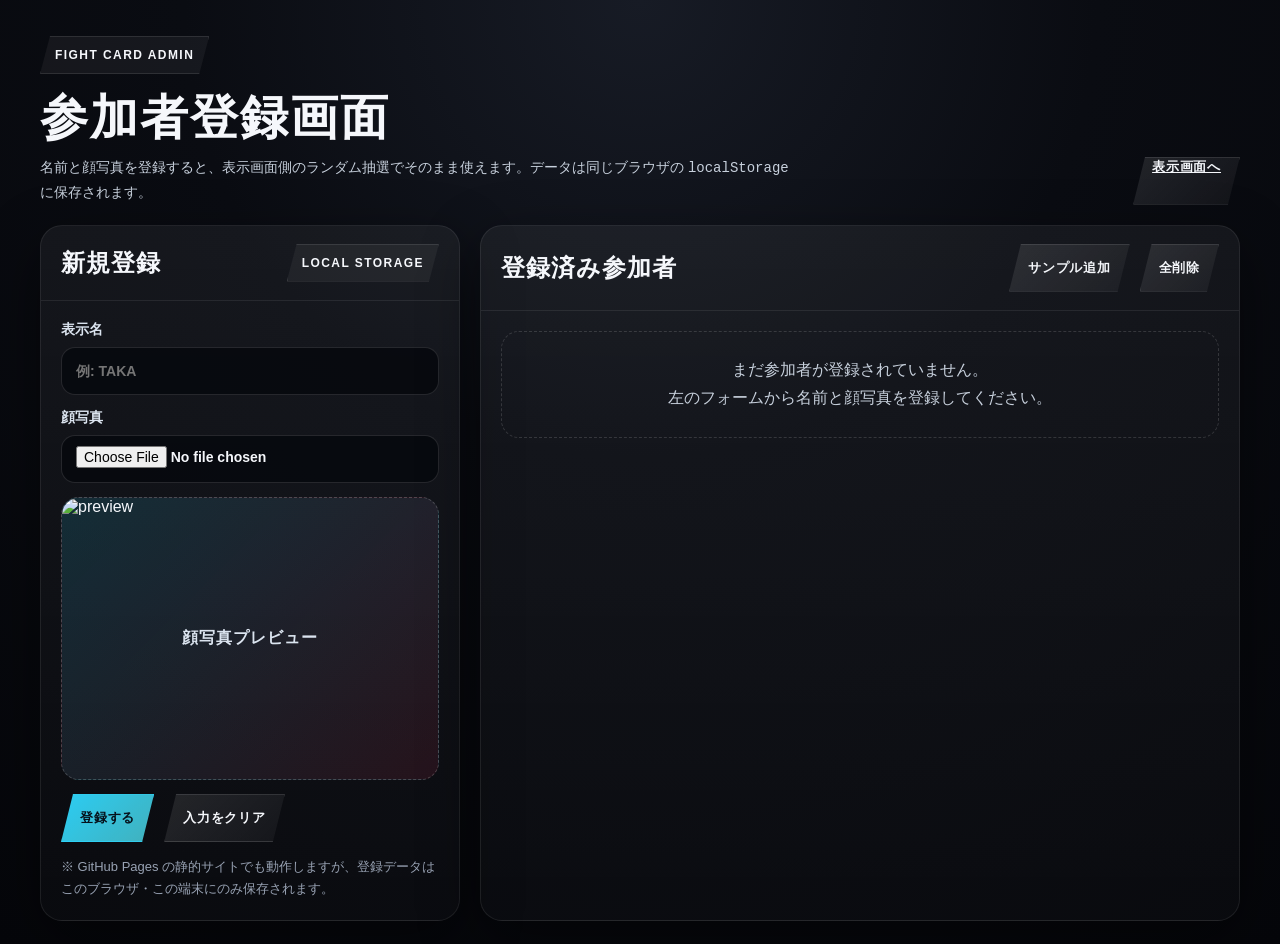
==== admin.html @ b46e43bd "Add files via upload" ====
<!DOCTYPE html>
<html lang="ja">
<head>
  <meta charset="UTF-8" />
  <meta name="viewport" content="width=device-width, initial-scale=1.0" />
  <title>Fight Card Admin</title>
  <link rel="stylesheet" href="./style.css" />
  <style>
    .admin-shell{max-width:1200px;margin:0 auto;display:grid;gap:20px}
    .admin-header{display:flex;justify-content:space-between;align-items:flex-end;gap:16px;flex-wrap:wrap}
    .admin-title{margin:0;font-family:var(--font-title);font-size:clamp(28px,4vw,48px);letter-spacing:.04em;text-transform:uppercase}
    .admin-sub{margin:6px 0 0;color:#c7d0dc;line-height:1.7;font-size:14px;max-width:760px}
    .admin-grid{display:grid;grid-template-columns:minmax(320px,420px) 1fr;gap:20px}
    .admin-card{background:linear-gradient(180deg,rgba(255,255,255,.05),rgba(255,255,255,.02));border:1px solid rgba(255,255,255,.08);border-radius:22px;box-shadow:var(--shadow);overflow:hidden}
    .admin-card__head{padding:18px 20px;border-bottom:1px solid rgba(255,255,255,.08);display:flex;justify-content:space-between;align-items:center;gap:12px}
    .admin-card__title{margin:0;font-family:var(--font-title);font-size:24px;letter-spacing:.04em;text-transform:uppercase}
    .admin-card__body{padding:20px}
    .form-grid{display:grid;gap:14px}
    .form-label{display:grid;gap:8px;font-weight:700;color:#dbe4ef;font-size:14px}
    .text-input,.file-input{width:100%;min-height:48px;padding:0 14px;border-radius:14px;border:1px solid rgba(255,255,255,.12);background:rgba(6,8,13,.8);color:var(--text);font:inherit}
    .file-input{padding:10px 14px}
    .preview-box{position:relative;aspect-ratio:4/3;border:1px dashed rgba(255,255,255,.2);border-radius:18px;overflow:hidden;background:linear-gradient(135deg,rgba(45,215,255,.14),rgba(255,61,104,.1))}
    .preview-box img{width:100%;height:100%;object-fit:cover;display:block}
    .preview-box__empty{position:absolute;inset:0;display:grid;place-items:center;text-align:center;color:#dbe4ef;padding:16px;font-weight:700;letter-spacing:.06em}
    .toolbar{display:flex;gap:10px;flex-wrap:wrap}
    .admin-note{margin:0;color:#98a2b3;font-size:13px;line-height:1.7}
    .player-list{display:grid;gap:12px}
    .player-item{display:grid;grid-template-columns:92px 1fr auto;gap:14px;align-items:center;padding:12px;border:1px solid rgba(255,255,255,.08);border-radius:18px;background:rgba(6,8,13,.58)}
    .player-item__thumb{width:92px;height:72px;border-radius:14px;overflow:hidden;border:1px solid rgba(255,255,255,.1);background:#10141d}
    .player-item__thumb img{width:100%;height:100%;object-fit:cover;display:block}
    .player-item__meta{display:grid;gap:6px;min-width:0}
    .player-item__name{font-family:var(--font-title);font-size:28px;line-height:.95;letter-spacing:.03em;overflow:hidden;text-overflow:ellipsis;white-space:nowrap}
    .player-item__id{color:#98a2b3;font-size:12px;letter-spacing:.12em;text-transform:uppercase}
    .empty-state{padding:24px;border:1px dashed rgba(255,255,255,.14);border-radius:18px;color:#c7d0dc;text-align:center;line-height:1.8}
    .link-row{display:flex;gap:10px;flex-wrap:wrap}
    .pill{display:inline-flex;align-items:center;min-height:38px;padding:0 14px;border:1px solid rgba(255,255,255,.1);clip-path:polygon(10px 0,100% 0,calc(100% - 10px) 100%,0 100%);background:rgba(255,255,255,.05);font-size:12px;font-weight:800;letter-spacing:.12em;text-transform:uppercase}
    @media (max-width:960px){.admin-grid{grid-template-columns:1fr}.player-item{grid-template-columns:80px 1fr}.player-item__actions{grid-column:1/-1;display:flex;justify-content:flex-end}}
  </style>
</head>
<body>
  <main class="admin-shell">
    <header class="admin-header">
      <div>
        <p class="pill">Fight Card Admin</p>
        <h1 class="admin-title">参加者登録画面</h1>
        <p class="admin-sub">名前と顔写真を登録すると、表示画面側のランダム抽選でそのまま使えます。データは同じブラウザの <code>localStorage</code> に保存されます。</p>
      </div>
      <div class="link-row">
        <a class="ui-btn" href="./index.html">表示画面へ</a>
      </div>
    </header>

    <section class="admin-grid">
      <article class="admin-card">
        <div class="admin-card__head">
          <h2 class="admin-card__title">新規登録</h2>
          <span class="pill">Local Storage</span>
        </div>
        <div class="admin-card__body">
          <form id="playerForm" class="form-grid">
            <label class="form-label">
              表示名
              <input id="playerName" class="text-input" type="text" maxlength="24" placeholder="例: TAKA" required />
            </label>
            <label class="form-label">
              顔写真
              <input id="playerImage" class="file-input" type="file" accept="image/*" required />
            </label>

            <div class="preview-box" id="previewBox">
              <div class="preview-box__empty" id="previewEmpty">顔写真プレビュー</div>
              <img id="previewImage" alt="preview" hidden />
            </div>

            <div class="toolbar">
              <button class="ui-btn ui-btn--primary" type="submit">登録する</button>
              <button class="ui-btn" type="button" id="btnResetForm">入力をクリア</button>
            </div>
            <p class="admin-note">※ GitHub Pages の静的サイトでも動作しますが、登録データはこのブラウザ・この端末にのみ保存されます。</p>
          </form>
        </div>
      </article>

      <article class="admin-card">
        <div class="admin-card__head">
          <h2 class="admin-card__title">登録済み参加者</h2>
          <div class="toolbar">
            <button class="ui-btn" id="btnSeedDummy" type="button">サンプル追加</button>
            <button class="ui-btn" id="btnClearAll" type="button">全削除</button>
          </div>
        </div>
        <div class="admin-card__body">
          <div id="playerList" class="player-list"></div>
        </div>
      </article>
    </section>
  </main>

  <script src="./admin.js"></script>
</body>
</html>
---- style.css ----
:root {
  --bg: #07080d;
  --panel: #11131a;
  --panel-2: #181c26;
  --line: rgba(255, 255, 255, 0.08);
  --text: #f5f7fb;
  --muted: #98a2b3;
  --left: #2dd7ff;
  --left-2: #56f0ff;
  --right: #ff3d68;
  --right-2: #ff8a5b;
  --accent: #ffe45b;
  --white: #ffffff;
  --shadow: 0 20px 60px rgba(0, 0, 0, 0.45);
  --glow-left: 0 0 18px rgba(45, 215, 255, 0.85), 0 0 42px rgba(45, 215, 255, 0.35);
  --glow-right: 0 0 18px rgba(255, 61, 104, 0.85), 0 0 42px rgba(255, 61, 104, 0.35);
  --glow-vs: 0 0 20px rgba(255, 228, 91, 0.95), 0 0 60px rgba(255, 61, 104, 0.32);
  --font-title: Impact, Haettenschweiler, "Arial Black", sans-serif;
  --font-body: "Segoe UI", "Hiragino Sans", "Yu Gothic", "Meiryo", sans-serif;
}

*,
*::before,
*::after {
  box-sizing: border-box;
}

html,
body {
  margin: 0;
  min-height: 100%;
  background:
    radial-gradient(circle at top, #171b25 0%, #0a0c12 40%, #05060a 100%);
  color: var(--text);
  font-family: var(--font-body);
}

body {
  padding: 24px;
}

.display-shell {
  max-width: 1440px;
  margin: 0 auto;
}

.help-text {
  margin: 16px 0 0;
  color: #c7d0dc;
  font-size: 14px;
  line-height: 1.8;
}

kbd {
  display: inline-block;
  padding: 2px 8px;
  border: 1px solid rgba(255,255,255,0.12);
  border-radius: 8px;
  background: rgba(255,255,255,0.08);
  color: var(--accent);
  font-weight: 700;
}

.battle-screen {
  position: relative;
  overflow: hidden;
  min-height: 620px;
  border: 1px solid rgba(255, 255, 255, 0.08);
  border-radius: 26px;
  background:
    linear-gradient(180deg, rgba(255,255,255,0.02), rgba(255,255,255,0.00)),
    linear-gradient(135deg, rgba(20, 24, 33, 0.96), rgba(8, 9, 14, 0.98));
  box-shadow: var(--shadow);
  isolation: isolate;
}

.battle-screen::before {
  content: "";
  position: absolute;
  inset: 0;
  background:
    linear-gradient(90deg, rgba(45, 215, 255, 0.06), transparent 30%, transparent 70%, rgba(255, 61, 104, 0.06)),
    linear-gradient(180deg, rgba(255,255,255,0.03), transparent 28%);
  pointer-events: none;
  z-index: 0;
}

.battle-screen__bg,
.battle-hud,
.battle-stage,
.battle-footer,
.match-banner,
.impact-flash,
.impact-burst,
.shuffle-overlay {
  position: relative;
  z-index: 2;
}

.battle-screen__bg {
  position: absolute;
  inset: 0;
  z-index: 1;
  pointer-events: none;
}

.bg-gradient,
.bg-grid,
.bg-scanlines,
.bg-graffiti,
.bg-speedlines {
  position: absolute;
  inset: 0;
}

.bg-gradient {
  background:
    radial-gradient(circle at 18% 46%, rgba(45, 215, 255, 0.18), transparent 28%),
    radial-gradient(circle at 82% 46%, rgba(255, 61, 104, 0.18), transparent 28%),
    radial-gradient(circle at 50% 50%, rgba(255, 228, 91, 0.08), transparent 20%);
}

.bg-grid {
  background-image:
    linear-gradient(rgba(255,255,255,0.045) 1px, transparent 1px),
    linear-gradient(90deg, rgba(255,255,255,0.045) 1px, transparent 1px);
  background-size: 52px 52px;
  opacity: 0.18;
  mask-image: linear-gradient(to bottom, rgba(0,0,0,0.9), rgba(0,0,0,0.2));
}

.bg-scanlines {
  background:
    repeating-linear-gradient(
      to bottom,
      rgba(255,255,255,0.035) 0px,
      rgba(255,255,255,0.035) 1px,
      transparent 2px,
      transparent 5px
    );
  mix-blend-mode: soft-light;
  opacity: 0.25;
}

.bg-graffiti {
  background:
    radial-gradient(circle at 20% 20%, rgba(45,215,255,0.16) 0 60px, transparent 62px),
    radial-gradient(circle at 83% 26%, rgba(255,61,104,0.14) 0 54px, transparent 56px),
    linear-gradient(120deg, transparent 0 20%, rgba(255,255,255,0.04) 20% 22%, transparent 22% 45%, rgba(255,255,255,0.04) 45% 47%, transparent 47% 100%);
  filter: blur(18px);
  opacity: 0.8;
}

.bg-speedlines {
  opacity: 0;
  background:
    repeating-linear-gradient(
      -70deg,
      transparent 0 18px,
      rgba(255,255,255,0.1) 18px 20px,
      transparent 20px 42px
    );
  transform: translateX(-20%);
}

.battle-hud {
  position: relative;
  z-index: 3;
  display: flex;
  align-items: flex-start;
  justify-content: space-between;
  gap: 20px;
  padding: 32px 28px 0;
}

.battle-brand {
  display: flex;
  flex-direction: column;
  gap: 6px;
}

.battle-brand__main {
  font-family: var(--font-title);
  font-size: clamp(26px, 3vw, 38px);
  line-height: 1;
  letter-spacing: 0.08em;
  text-transform: uppercase;
}

.battle-brand__sub {
  color: var(--muted);
  font-size: 12px;
  letter-spacing: 0.24em;
  text-transform: uppercase;
}

.battle-meta {
  display: flex;
  flex-wrap: wrap;
  gap: 10px;
  justify-content: flex-end;
}

.battle-meta__pill {
  display: inline-flex;
  align-items: center;
  min-height: 40px;
  padding: 0 16px;
  border: 1px solid rgba(255,255,255,0.1);
  clip-path: polygon(10px 0, 100% 0, calc(100% - 10px) 100%, 0 100%);
  background: rgba(255,255,255,0.05);
  font-size: 12px;
  font-weight: 800;
  letter-spacing: 0.12em;
  text-transform: uppercase;
}

.battle-stage {
  position: relative;
  z-index: 3;
  display: grid;
  grid-template-columns: minmax(280px, 1fr) auto minmax(280px, 1fr);
  align-items: center;
  gap: 22px;
  padding: 28px 24px 10px;
  min-height: 390px;
}

.fighter-panel {
  display: flex;
  flex-direction: column;
  gap: 16px;
}

.fighter-panel--left {
  align-items: flex-start;
}

.fighter-panel--right {
  align-items: flex-end;
}

.fighter-frame {
  position: relative;
  width: min(100%, 460px);
  height: 290px;
  padding: 10px;
  background:
    linear-gradient(135deg, rgba(255,255,255,0.12), rgba(255,255,255,0.02));
  clip-path: polygon(18px 0, 100% 0, calc(100% - 18px) 100%, 0 100%);
  border: 1px solid rgba(255,255,255,0.08);
  box-shadow: inset 0 0 0 1px rgba(255,255,255,0.02);
  transition: transform 0.28s ease, box-shadow 0.28s ease;
}

.fighter-panel--left .fighter-frame {
  box-shadow:
    inset 0 0 0 1px rgba(255,255,255,0.02),
    var(--glow-left);
}

.fighter-panel--right .fighter-frame {
  box-shadow:
    inset 0 0 0 1px rgba(255,255,255,0.02),
    var(--glow-right);
}

.fighter-art {
  position: relative;
  width: 100%;
  height: 100%;
  overflow: hidden;
  clip-path: polygon(14px 0, 100% 0, calc(100% - 14px) 100%, 0 100%);
  border: 1px solid rgba(255,255,255,0.12);
  background:
    linear-gradient(180deg, #18202f 0%, #0a0e16 100%);
}

.fighter-art--left {
  background:
    linear-gradient(145deg, rgba(45,215,255,0.22), rgba(45,215,255,0.02)),
    linear-gradient(180deg, #162638 0%, #0c121c 100%);
}

.fighter-art--right {
  background:
    linear-gradient(145deg, rgba(255,61,104,0.22), rgba(255,61,104,0.02)),
    linear-gradient(180deg, #301521 0%, #120a0f 100%);
}

.fighter-art::after {
  content: "";
  position: absolute;
  inset: 0;
  background:
    linear-gradient(135deg, transparent 0 30%, rgba(255,255,255,0.08) 30% 32%, transparent 32% 100%),
    linear-gradient(180deg, rgba(255,255,255,0.05), transparent 30%);
  opacity: 0.75;
  pointer-events: none;
}

.fighter-art__img {
  position: absolute;
  inset: 0;
  width: 100%;
  height: 100%;
  object-fit: cover;
}

.fighter-art__badge,
.fighter-art__title {
  position: absolute;
  z-index: 2;
  font-family: var(--font-title);
  text-transform: uppercase;
}

.fighter-art__badge {
  top: 16px;
  left: 16px;
  display: inline-flex;
  padding: 7px 10px;
  border: 1px solid rgba(255,255,255,0.14);
  background: rgba(5, 7, 12, 0.45);
  font-size: 11px;
  letter-spacing: 0.12em;
}

.fighter-art__title {
  left: 18px;
  bottom: 14px;
  font-size: clamp(34px, 4vw, 54px);
  line-height: 0.9;
  letter-spacing: 0.03em;
  opacity: 0.95;
  text-shadow: 0 0 18px rgba(0,0,0,0.35);
}

.nameplate {
  position: relative;
  display: inline-flex;
  align-items: center;
  gap: 14px;
  min-height: 60px;
  padding: 0 20px;
  background:
    linear-gradient(135deg, rgba(255,255,255,0.14), rgba(255,255,255,0.04));
  border: 1px solid rgba(255,255,255,0.12);
  clip-path: polygon(16px 0, 100% 0, calc(100% - 16px) 100%, 0 100%);
  backdrop-filter: blur(10px);
  transition: transform 0.28s ease, opacity 0.28s ease;
}

.nameplate--left {
  box-shadow: var(--glow-left);
}

.nameplate--right {
  box-shadow: var(--glow-right);
}

.nameplate__label {
  font-size: 11px;
  color: var(--muted);
  letter-spacing: 0.18em;
  text-transform: uppercase;
}

.nameplate__name {
  font-family: var(--font-title);
  font-size: clamp(22px, 3vw, 34px);
  letter-spacing: 0.06em;
  line-height: 1;
}

.vs-core {
  position: relative;
  display: grid;
  place-items: center;
  width: min(28vw, 260px);
  aspect-ratio: 1 / 1;
  margin-inline: auto;
  transition: transform 0.28s ease;
}

.vs-core__ring,
.vs-core__glow,
.vs-core__pulse,
.vs-core__slash {
  position: absolute;
  inset: 0;
  border-radius: 50%;
}

.vs-core__ring {
  border: 1px solid rgba(255,255,255,0.16);
  box-shadow:
    inset 0 0 0 10px rgba(255,255,255,0.02),
    0 0 0 1px rgba(255,255,255,0.03);
}

.vs-core__glow {
  inset: 14%;
  background:
    radial-gradient(circle, rgba(255, 228, 91, 0.22), rgba(255,61,104,0.06), transparent 65%);
  filter: blur(20px);
}

.vs-core__text {
  position: relative;
  z-index: 2;
  font-family: var(--font-title);
  font-size: clamp(64px, 9vw, 126px);
  line-height: 0.9;
  letter-spacing: 0.02em;
  color: #fff7c2;
  text-shadow: var(--glow-vs);
  transform: skewX(-8deg);
}

.vs-core__sub {
  position: absolute;
  bottom: 18px;
  left: 50%;
  z-index: 2;
  transform: translateX(-50%);
  width: max-content;
  max-width: 90%;
  padding: 8px 12px;
  border: 1px solid rgba(255,255,255,0.12);
  background: rgba(7, 10, 16, 0.8);
  font-size: 11px;
  font-weight: 800;
  letter-spacing: 0.12em;
  text-transform: uppercase;
  color: #d3dbe6;
  text-align: center;
}

.vs-core__pulse {
  opacity: 0;
}

.vs-core__slash {
  display: none;
}

.battle-footer {
  position: relative;
  z-index: 3;
  display: flex;
  align-items: center;
  justify-content: space-between;
  gap: 18px;
  padding: 12px 24px 26px;
}

.battle-status {
  display: inline-flex;
  align-items: center;
  gap: 14px;
  min-height: 52px;
  padding: 0 18px;
  border: 1px solid rgba(255,255,255,0.1);
  background: rgba(6, 8, 13, 0.8);
  clip-path: polygon(12px 0, 100% 0, calc(100% - 12px) 100%, 0 100%);
}

.battle-status__label {
  color: var(--muted);
  font-size: 11px;
  letter-spacing: 0.18em;
  text-transform: uppercase;
}

.battle-status__value {
  font-family: var(--font-title);
  font-size: 22px;
  letter-spacing: 0.05em;
  text-transform: uppercase;
}

.battle-controls {
  display: flex;
  flex-wrap: wrap;
  justify-content: flex-end;
  gap: 10px;
}

.ui-btn {
  min-height: 48px;
  padding: 0 18px;
  border: 1px solid rgba(255,255,255,0.12);
  background:
    linear-gradient(135deg, rgba(255,255,255,0.10), rgba(255,255,255,0.04));
  color: var(--text);
  font-weight: 800;
  font-size: 13px;
  letter-spacing: 0.06em;
  clip-path: polygon(12px 0, 100% 0, calc(100% - 12px) 100%, 0 100%);
  cursor: pointer;
  box-shadow: 0 8px 22px rgba(0,0,0,0.22);
  transition: transform 0.16s ease, opacity 0.16s ease, filter 0.16s ease;
}

.ui-btn:hover:not(:disabled) {
  transform: translateY(-1px);
  filter: brightness(1.05);
}

.ui-btn:disabled {
  opacity: 0.45;
  cursor: not-allowed;
}

.ui-btn--primary {
  background:
    linear-gradient(135deg, rgba(45,215,255,0.95), rgba(86,240,255,0.72));
  color: #06111b;
  border-color: rgba(45,215,255,0.55);
}

.ui-btn--danger {
  background:
    linear-gradient(135deg, rgba(255,61,104,0.95), rgba(255,138,91,0.82));
  color: #22070f;
  border-color: rgba(255,61,104,0.5);
}

.shuffle-overlay {
  position: absolute;
  inset: 0;
  z-index: 2;
  pointer-events: none;
  overflow: hidden;
  opacity: 0;
  transition: opacity 0.2s ease;
}

.shuffle-overlay__text {
  position: absolute;
  font-family: var(--font-title);
  font-size: clamp(42px, 6vw, 80px);
  letter-spacing: 0.08em;
  opacity: 0.07;
  text-transform: uppercase;
  transform: rotate(-15deg);
}

.shuffle-overlay__text:nth-child(1) {
  top: 20%;
  left: 8%;
  color: var(--left-2);
}

.shuffle-overlay__text:nth-child(2) {
  top: 42%;
  left: 34%;
  color: var(--accent);
}

.shuffle-overlay__text:nth-child(3) {
  top: 58%;
  right: 6%;
  color: var(--right);
}

.match-banner {
  position: absolute;
  top: 88px;
  left: 50%;
  z-index: 5;
  transform: translateX(-50%);
  display: inline-flex;
  padding: 12px 24px;
  border: 1px solid rgba(255,255,255,0.12);
  background:
    linear-gradient(135deg, rgba(255,228,91,0.96), rgba(255,255,255,0.88));
  color: #111;
  clip-path: polygon(14px 0, 100% 0, calc(100% - 14px) 100%, 0 100%);
  box-shadow: 0 0 30px rgba(255, 228, 91, 0.38);
}

.match-banner__text {
  font-family: var(--font-title);
  font-size: clamp(20px, 3vw, 34px);
  line-height: 1;
  letter-spacing: 0.08em;
  text-transform: uppercase;
}

.impact-flash {
  position: absolute;
  inset: -12%;
  z-index: 4;
  background:
    radial-gradient(circle at center, rgba(255,255,255,0.82), rgba(255,228,91,0.34), transparent 42%);
  mix-blend-mode: screen;
  opacity: 0;
  pointer-events: none;
}

.impact-burst {
  position: absolute;
  top: 45%;
  z-index: 4;
  width: 220px;
  height: 220px;
  border-radius: 50%;
  filter: blur(4px);
  opacity: 0;
}

.impact-burst--left {
  left: 28%;
  background:
    radial-gradient(circle, rgba(45,215,255,0.95) 0 10%, rgba(45,215,255,0.16) 25%, transparent 62%);
}

.impact-burst--right {
  right: 28%;
  background:
    radial-gradient(circle, rgba(255,61,104,0.95) 0 10%, rgba(255,61,104,0.16) 25%, transparent 62%);
}

.is-idle .vs-core__glow {
  animation: idleGlow 3.6s ease-in-out infinite;
}

.is-shuffling .bg-speedlines {
  opacity: 0.42;
  animation: speedlineMove 0.9s linear infinite;
}

.is-shuffling .shuffle-overlay {
  opacity: 1;
}

.is-shuffling .fighter-frame {
  animation: panelPulse 0.9s ease-in-out infinite alternate;
}

.is-shuffling .fighter-art::before {
  content: "";
  position: absolute;
  inset: 0;
  z-index: 1;
  background:
    repeating-linear-gradient(
      to bottom,
      rgba(255,255,255,0.02) 0 8px,
      rgba(255,255,255,0.16) 8px 12px,
      rgba(255,255,255,0.02) 12px 20px
    );
  animation: slotFlicker 0.45s linear infinite;
  pointer-events: none;
}

.is-shuffling .vs-core__pulse {
  opacity: 1;
  border: 1px solid rgba(255, 228, 91, 0.24);
  animation: ringPulse 1.3s ease-out infinite;
}

.is-locking .vs-core {
  transform: scale(1.1);
}

.is-locking .bg-speedlines {
  opacity: 0.56;
  animation: speedlineMove 0.65s linear infinite;
}

.is-confirmed .match-banner {
  animation: plateEnter 0.5s ease both;
}

.is-confirmed .impact-flash {
  animation: impactFlash 0.55s ease-out both;
}

.is-confirmed .impact-burst--left,
.is-confirmed .impact-burst--right {
  animation: impactBurst 0.8s ease-out both;
}

.is-confirmed .vs-core {
  transform: scale(1.14);
}

.is-confirmed .vs-core__slash {
  display: block;
  inset: 20% 12%;
  border-radius: 0;
  background:
    linear-gradient(135deg, transparent 0 40%, rgba(255,255,255,0.95) 40% 48%, transparent 48% 100%);
  filter: blur(1px);
  opacity: 0.72;
  transform: rotate(-8deg);
}

.is-confirmed .fighter-frame {
  transform: scale(1.03);
}

.is-confirmed .nameplate {
  animation: plateEnter 0.6s cubic-bezier(.2,.8,.2,1) both;
}

.is-confirmed .battle-status__value {
  color: #fff7c2;
  text-shadow: 0 0 12px rgba(255,228,91,0.4);
}

@keyframes speedlineMove {
  from { transform: translateX(-22%); }
  to { transform: translateX(22%); }
}

@keyframes slotFlicker {
  0% { transform: translateY(-8px); opacity: 0.82; }
  100% { transform: translateY(8px); opacity: 1; }
}

@keyframes ringPulse {
  0% { transform: scale(0.72); opacity: 0.75; }
  100% { transform: scale(1.25); opacity: 0; }
}

@keyframes panelPulse {
  0% { transform: translateY(0) scale(1); }
  100% { transform: translateY(-4px) scale(1.01); }
}

@keyframes idleGlow {
  0%, 100% { opacity: 0.65; transform: scale(0.98); }
  50% { opacity: 1; transform: scale(1.04); }
}

@keyframes plateEnter {
  0% { opacity: 0; transform: translateY(16px) scale(0.96); }
  100% { opacity: 1; transform: translateY(0) scale(1); }
}

@keyframes impactFlash {
  0% { opacity: 0; }
  20% { opacity: 1; }
  100% { opacity: 0; }
}

@keyframes impactBurst {
  0% { opacity: 0.9; transform: scale(0.15); }
  100% { opacity: 0; transform: scale(1.6); }
}

@media (max-width: 1080px) {
  .battle-stage {
    grid-template-columns: 1fr;
    gap: 20px;
    padding-top: 20px;
  }

  .fighter-panel--left,
  .fighter-panel--right {
    align-items: stretch;
  }

  .fighter-frame {
    width: 100%;
    max-width: none;
  }

  .vs-core {
    width: min(58vw, 220px);
    order: -1;
  }

  .battle-footer {
    flex-direction: column;
    align-items: stretch;
  }

  .battle-controls {
    justify-content: flex-start;
  }

  .match-banner {
    top: 96px;
    width: calc(100% - 40px);
    justify-content: center;
  }
}

@media (max-width: 720px) {
  body {
    padding: 16px;
  }

  .battle-screen {
    min-height: 660px;
  }

  .battle-hud {
    flex-direction: column;
    align-items: flex-start;
    padding: 24px 18px 0;
  }

  .battle-stage {
    padding: 18px 18px 8px;
  }

  .battle-footer {
    padding: 8px 18px 18px;
  }

  .fighter-frame {
    height: 240px;
  }

  .nameplate {
    width: 100%;
    justify-content: space-between;
  }

  .battle-status {
    width: 100%;
    justify-content: space-between;
  }
}
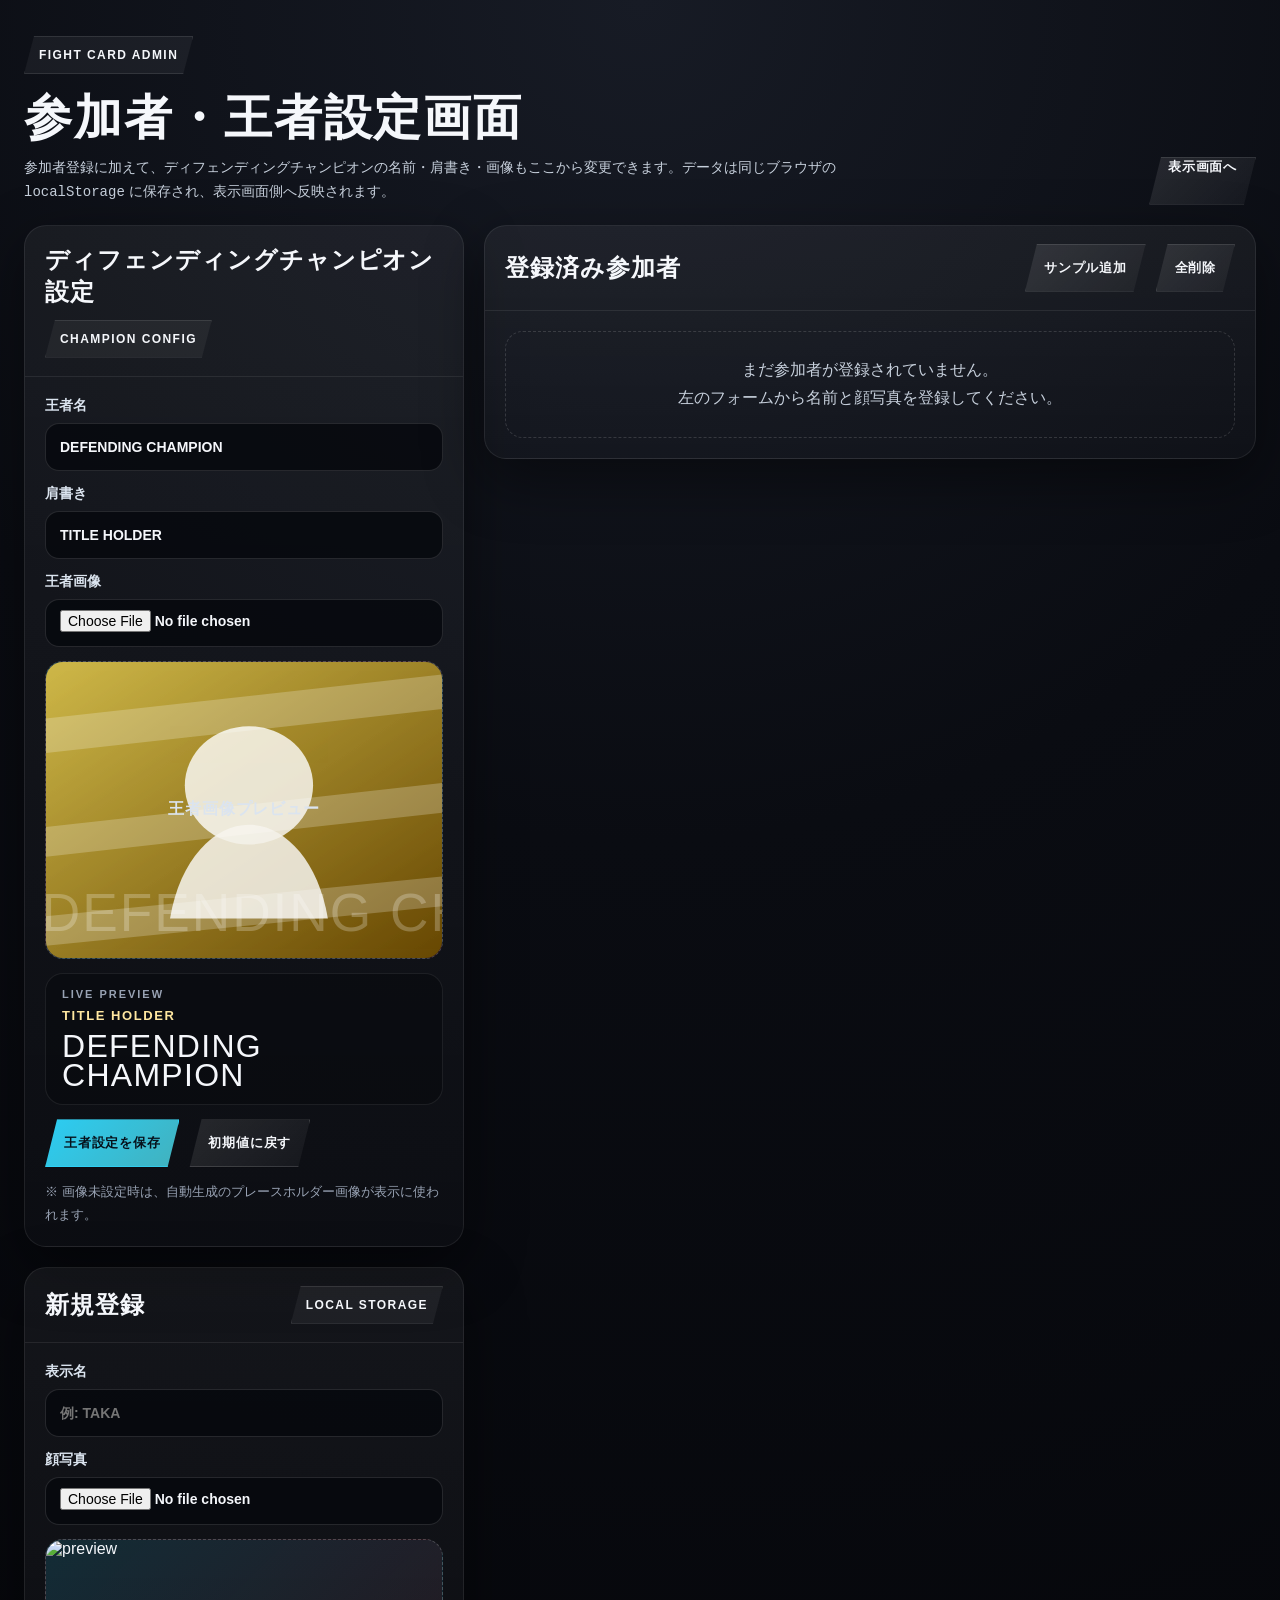
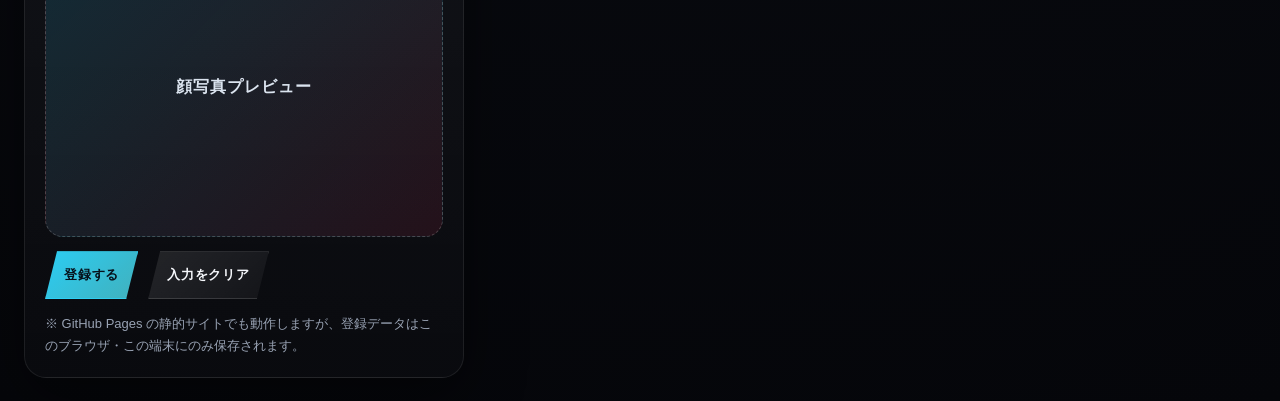
==== commit 09df7fe8: "Add files via upload" ====
--- a/admin.html
+++ b/admin.html
@@ -6,13 +6,14 @@
   <title>Fight Card Admin</title>
   <link rel="stylesheet" href="./style.css" />
   <style>
-    .admin-shell{max-width:1200px;margin:0 auto;display:grid;gap:20px}
+    .admin-shell{max-width:1280px;margin:0 auto;display:grid;gap:20px}
     .admin-header{display:flex;justify-content:space-between;align-items:flex-end;gap:16px;flex-wrap:wrap}
     .admin-title{margin:0;font-family:var(--font-title);font-size:clamp(28px,4vw,48px);letter-spacing:.04em;text-transform:uppercase}
-    .admin-sub{margin:6px 0 0;color:#c7d0dc;line-height:1.7;font-size:14px;max-width:760px}
-    .admin-grid{display:grid;grid-template-columns:minmax(320px,420px) 1fr;gap:20px}
+    .admin-sub{margin:6px 0 0;color:#c7d0dc;line-height:1.7;font-size:14px;max-width:860px}
+    .admin-grid{display:grid;grid-template-columns:minmax(340px,440px) 1fr;gap:20px;align-items:start}
+    .admin-stack{display:grid;gap:20px}
     .admin-card{background:linear-gradient(180deg,rgba(255,255,255,.05),rgba(255,255,255,.02));border:1px solid rgba(255,255,255,.08);border-radius:22px;box-shadow:var(--shadow);overflow:hidden}
-    .admin-card__head{padding:18px 20px;border-bottom:1px solid rgba(255,255,255,.08);display:flex;justify-content:space-between;align-items:center;gap:12px}
+    .admin-card__head{padding:18px 20px;border-bottom:1px solid rgba(255,255,255,.08);display:flex;justify-content:space-between;align-items:center;gap:12px;flex-wrap:wrap}
     .admin-card__title{margin:0;font-family:var(--font-title);font-size:24px;letter-spacing:.04em;text-transform:uppercase}
     .admin-card__body{padding:20px}
     .form-grid{display:grid;gap:14px}
@@ -34,6 +35,10 @@
     .empty-state{padding:24px;border:1px dashed rgba(255,255,255,.14);border-radius:18px;color:#c7d0dc;text-align:center;line-height:1.8}
     .link-row{display:flex;gap:10px;flex-wrap:wrap}
     .pill{display:inline-flex;align-items:center;min-height:38px;padding:0 14px;border:1px solid rgba(255,255,255,.1);clip-path:polygon(10px 0,100% 0,calc(100% - 10px) 100%,0 100%);background:rgba(255,255,255,.05);font-size:12px;font-weight:800;letter-spacing:.12em;text-transform:uppercase}
+    .champion-preview-meta{display:grid;gap:6px;padding:14px 16px;border:1px solid rgba(255,255,255,.08);border-radius:18px;background:rgba(6,8,13,.5)}
+    .champion-preview-meta__label{color:#98a2b3;font-size:11px;font-weight:800;letter-spacing:.18em;text-transform:uppercase}
+    .champion-preview-meta__title{color:#ffe7a0;font-size:13px;font-weight:800;letter-spacing:.12em;text-transform:uppercase;line-height:1.5}
+    .champion-preview-meta__name{font-family:var(--font-title);font-size:32px;line-height:.92;letter-spacing:.04em}
     @media (max-width:960px){.admin-grid{grid-template-columns:1fr}.player-item{grid-template-columns:80px 1fr}.player-item__actions{grid-column:1/-1;display:flex;justify-content:flex-end}}
   </style>
 </head>
@@ -42,8 +47,8 @@
     <header class="admin-header">
       <div>
         <p class="pill">Fight Card Admin</p>
-        <h1 class="admin-title">参加者登録画面</h1>
-        <p class="admin-sub">名前と顔写真を登録すると、表示画面側のランダム抽選でそのまま使えます。データは同じブラウザの <code>localStorage</code> に保存されます。</p>
+        <h1 class="admin-title">参加者・王者設定画面</h1>
+        <p class="admin-sub">参加者登録に加えて、ディフェンディングチャンピオンの名前・肩書き・画像もここから変更できます。データは同じブラウザの <code>localStorage</code> に保存され、表示画面側へ反映されます。</p>
       </div>
       <div class="link-row">
         <a class="ui-btn" href="./index.html">表示画面へ</a>
@@ -51,35 +56,77 @@
     </header>
 
     <section class="admin-grid">
-      <article class="admin-card">
-        <div class="admin-card__head">
-          <h2 class="admin-card__title">新規登録</h2>
-          <span class="pill">Local Storage</span>
-        </div>
-        <div class="admin-card__body">
-          <form id="playerForm" class="form-grid">
-            <label class="form-label">
-              表示名
-              <input id="playerName" class="text-input" type="text" maxlength="24" placeholder="例: TAKA" required />
-            </label>
-            <label class="form-label">
-              顔写真
-              <input id="playerImage" class="file-input" type="file" accept="image/*" required />
-            </label>
+      <div class="admin-stack">
+        <article class="admin-card">
+          <div class="admin-card__head">
+            <h2 class="admin-card__title">ディフェンディングチャンピオン設定</h2>
+            <span class="pill">Champion Config</span>
+          </div>
+          <div class="admin-card__body">
+            <form id="championForm" class="form-grid">
+              <label class="form-label">
+                王者名
+                <input id="championName" class="text-input" type="text" maxlength="24" placeholder="例: KAZUYA" required />
+              </label>
+              <label class="form-label">
+                肩書き
+                <input id="championTitle" class="text-input" type="text" maxlength="40" placeholder="例: 初代無差別級王者" />
+              </label>
+              <label class="form-label">
+                王者画像
+                <input id="championImage" class="file-input" type="file" accept="image/*" />
+              </label>
 
-            <div class="preview-box" id="previewBox">
-              <div class="preview-box__empty" id="previewEmpty">顔写真プレビュー</div>
-              <img id="previewImage" alt="preview" hidden />
-            </div>
+              <div class="preview-box" id="championPreviewBox">
+                <div class="preview-box__empty" id="championPreviewEmpty">王者画像プレビュー</div>
+                <img id="championPreviewImage" alt="champion preview" hidden />
+              </div>
 
-            <div class="toolbar">
-              <button class="ui-btn ui-btn--primary" type="submit">登録する</button>
-              <button class="ui-btn" type="button" id="btnResetForm">入力をクリア</button>
-            </div>
-            <p class="admin-note">※ GitHub Pages の静的サイトでも動作しますが、登録データはこのブラウザ・この端末にのみ保存されます。</p>
-          </form>
-        </div>
-      </article>
+              <div class="champion-preview-meta">
+                <div class="champion-preview-meta__label">Live Preview</div>
+                <div class="champion-preview-meta__title" id="championPreviewTitleText">TITLE HOLDER</div>
+                <div class="champion-preview-meta__name" id="championPreviewNameText">DEFENDING CHAMPION</div>
+              </div>
+
+              <div class="toolbar">
+                <button class="ui-btn ui-btn--primary" type="submit">王者設定を保存</button>
+                <button class="ui-btn" type="button" id="btnChampionResetForm">初期値に戻す</button>
+              </div>
+              <p class="admin-note">※ 画像未設定時は、自動生成のプレースホルダー画像が表示に使われます。</p>
+            </form>
+          </div>
+        </article>
+
+        <article class="admin-card">
+          <div class="admin-card__head">
+            <h2 class="admin-card__title">新規登録</h2>
+            <span class="pill">Local Storage</span>
+          </div>
+          <div class="admin-card__body">
+            <form id="playerForm" class="form-grid">
+              <label class="form-label">
+                表示名
+                <input id="playerName" class="text-input" type="text" maxlength="24" placeholder="例: TAKA" required />
+              </label>
+              <label class="form-label">
+                顔写真
+                <input id="playerImage" class="file-input" type="file" accept="image/*" required />
+              </label>
+
+              <div class="preview-box" id="previewBox">
+                <div class="preview-box__empty" id="previewEmpty">顔写真プレビュー</div>
+                <img id="previewImage" alt="preview" hidden />
+              </div>
+
+              <div class="toolbar">
+                <button class="ui-btn ui-btn--primary" type="submit">登録する</button>
+                <button class="ui-btn" type="button" id="btnResetForm">入力をクリア</button>
+              </div>
+              <p class="admin-note">※ GitHub Pages の静的サイトでも動作しますが、登録データはこのブラウザ・この端末にのみ保存されます。</p>
+            </form>
+          </div>
+        </article>
+      </div>
 
       <article class="admin-card">
         <div class="admin-card__head">
--- a/style.css
+++ b/style.css
@@ -21,23 +21,20 @@
 
 *,
 *::before,
-*::after {
-  box-sizing: border-box;
-}
+*::after { box-sizing: border-box; }
 
 html,
 body {
   margin: 0;
   min-height: 100%;
-  background:
-    radial-gradient(circle at top, #171b25 0%, #0a0c12 40%, #05060a 100%);
+  background: radial-gradient(circle at top, #171b25 0%, #0a0c12 40%, #05060a 100%);
   color: var(--text);
   font-family: var(--font-body);
 }
 
-body {
-  padding: 24px;
-}
+body { padding: 24px; }
+
+a { color: inherit; text-decoration: none; }
 
 .display-shell {
   max-width: 1440px;
@@ -64,7 +61,7 @@
 .battle-screen {
   position: relative;
   overflow: hidden;
-  min-height: 620px;
+  min-height: 660px;
   border: 1px solid rgba(255, 255, 255, 0.08);
   border-radius: 26px;
   background:
@@ -89,29 +86,34 @@
 .battle-hud,
 .battle-stage,
 .battle-footer,
-.match-banner,
-.impact-flash,
-.impact-burst,
-.shuffle-overlay {
+.shuffle-overlay,
+.fx-layer {
   position: relative;
   z-index: 2;
 }
 
-.battle-screen__bg {
-  position: absolute;
-  inset: 0;
-  z-index: 1;
-  pointer-events: none;
-}
-
+.battle-screen__bg,
 .bg-gradient,
 .bg-grid,
 .bg-scanlines,
 .bg-graffiti,
-.bg-speedlines {
+.bg-speedlines,
+.fx-layer,
+.fx-flash,
+.fx-flash2,
+.fx-shockwave,
+.fx-shockwave2,
+.fx-burst,
+.fx-cross,
+.fx-lightning,
+.fx-vignette,
+.fx-particles {
   position: absolute;
   inset: 0;
 }
+
+.battle-screen__bg,
+.fx-layer { pointer-events: none; }
 
 .bg-gradient {
   background:
@@ -130,14 +132,13 @@
 }
 
 .bg-scanlines {
-  background:
-    repeating-linear-gradient(
-      to bottom,
-      rgba(255,255,255,0.035) 0px,
-      rgba(255,255,255,0.035) 1px,
-      transparent 2px,
-      transparent 5px
-    );
+  background: repeating-linear-gradient(
+    to bottom,
+    rgba(255,255,255,0.035) 0px,
+    rgba(255,255,255,0.035) 1px,
+    transparent 2px,
+    transparent 5px
+  );
   mix-blend-mode: soft-light;
   opacity: 0.25;
 }
@@ -153,14 +154,101 @@
 
 .bg-speedlines {
   opacity: 0;
+  background: repeating-linear-gradient(
+    -70deg,
+    transparent 0 18px,
+    rgba(255,255,255,0.12) 18px 20px,
+    transparent 20px 42px
+  );
+  transform: translateX(-20%);
+}
+
+.fx-flash,
+.fx-flash2,
+.fx-shockwave,
+.fx-shockwave2,
+.fx-burst,
+.fx-cross,
+.fx-lightning,
+.fx-vignette { opacity: 0; }
+
+.fx-flash {
+  background: radial-gradient(circle at center, rgba(255,255,255,0.88), rgba(255,228,91,0.4), transparent 42%);
+  mix-blend-mode: screen;
+}
+
+.fx-flash2 {
+  background: linear-gradient(120deg, transparent 0 18%, rgba(255,255,255,0.88) 35% 50%, transparent 72%);
+  filter: blur(8px);
+  transform: scale(1.2) rotate(-8deg);
+}
+
+.fx-shockwave,
+.fx-shockwave2 {
+  margin: auto;
+  width: 220px;
+  height: 220px;
+  border-radius: 50%;
+  border: 2px solid rgba(255,255,255,0.85);
+  box-shadow: 0 0 30px rgba(255,228,91,0.45), inset 0 0 22px rgba(255,255,255,0.22);
+}
+
+.fx-shockwave2 {
+  width: 340px;
+  height: 340px;
+  border-color: rgba(255,61,104,0.72);
+  box-shadow: 0 0 40px rgba(255,61,104,0.4), inset 0 0 30px rgba(45,215,255,0.18);
+}
+
+.fx-burst {
+  top: 50%;
+  margin-top: -160px;
+  width: 320px;
+  height: 320px;
+  border-radius: 50%;
+  filter: blur(3px);
+}
+
+.fx-burst--left {
+  left: 14%;
+  background: radial-gradient(circle, rgba(45,215,255,0.95) 0 10%, rgba(45,215,255,0.18) 25%, transparent 66%);
+}
+
+.fx-burst--right {
+  right: 14%;
+  background: radial-gradient(circle, rgba(255,61,104,0.95) 0 10%, rgba(255,61,104,0.18) 25%, transparent 66%);
+}
+
+.fx-cross {
+  inset: -10%;
   background:
-    repeating-linear-gradient(
-      -70deg,
-      transparent 0 18px,
-      rgba(255,255,255,0.1) 18px 20px,
-      transparent 20px 42px
-    );
-  transform: translateX(-20%);
+    linear-gradient(135deg, transparent 0 38%, rgba(255,255,255,0.98) 44% 49%, rgba(255,228,91,0.92) 49% 53%, transparent 59%),
+    linear-gradient(-135deg, transparent 0 41%, rgba(255,255,255,0.92) 46% 50%, rgba(255,61,104,0.86) 50% 54%, transparent 60%);
+  mix-blend-mode: screen;
+  filter: blur(3px);
+  transform: scale(0.72) rotate(-4deg);
+}
+
+.fx-lightning {
+  top: 20%;
+  width: 30%;
+  height: 60%;
+  background: linear-gradient(180deg, transparent 0 15%, rgba(255,255,255,0.96) 15% 20%, transparent 20% 28%, rgba(255,255,255,0.88) 28% 32%, transparent 32% 100%);
+  clip-path: polygon(52% 0, 64% 12%, 54% 28%, 70% 39%, 56% 62%, 64% 80%, 44% 100%, 34% 82%, 44% 64%, 28% 42%, 42% 20%, 34% 0);
+  filter: drop-shadow(0 0 12px rgba(255,255,255,0.95)) drop-shadow(0 0 24px rgba(255,228,91,0.72));
+}
+
+.fx-lightning--left { left: 8%; transform: rotate(-18deg) scale(0.8); }
+.fx-lightning--right { right: 8%; transform: rotate(18deg) scale(0.8); }
+
+.fx-vignette {
+  background: radial-gradient(circle at center, transparent 0 45%, rgba(0,0,0,0.28) 78%, rgba(0,0,0,0.56) 100%);
+}
+
+.fx-particles {
+  z-index: 4;
+  width: 100%;
+  height: 100%;
 }
 
 .battle-hud {
@@ -201,7 +289,8 @@
   justify-content: flex-end;
 }
 
-.battle-meta__pill {
+.battle-meta__pill,
+.pill {
   display: inline-flex;
   align-items: center;
   min-height: 40px;
@@ -222,7 +311,7 @@
   grid-template-columns: minmax(280px, 1fr) auto minmax(280px, 1fr);
   align-items: center;
   gap: 22px;
-  padding: 28px 24px 10px;
+  padding: 28px 24px 12px;
   min-height: 390px;
 }
 
@@ -232,37 +321,27 @@
   gap: 16px;
 }
 
-.fighter-panel--left {
-  align-items: flex-start;
-}
-
-.fighter-panel--right {
-  align-items: flex-end;
-}
+.fighter-panel--left { align-items: flex-start; }
+.fighter-panel--right { align-items: flex-end; }
 
 .fighter-frame {
   position: relative;
   width: min(100%, 460px);
   height: 290px;
   padding: 10px;
-  background:
-    linear-gradient(135deg, rgba(255,255,255,0.12), rgba(255,255,255,0.02));
+  background: linear-gradient(135deg, rgba(255,255,255,0.12), rgba(255,255,255,0.02));
   clip-path: polygon(18px 0, 100% 0, calc(100% - 18px) 100%, 0 100%);
   border: 1px solid rgba(255,255,255,0.08);
   box-shadow: inset 0 0 0 1px rgba(255,255,255,0.02);
-  transition: transform 0.28s ease, box-shadow 0.28s ease;
+  transition: transform 0.28s ease, box-shadow 0.28s ease, filter 0.28s ease;
 }
 
 .fighter-panel--left .fighter-frame {
-  box-shadow:
-    inset 0 0 0 1px rgba(255,255,255,0.02),
-    var(--glow-left);
+  box-shadow: inset 0 0 0 1px rgba(255,255,255,0.02), var(--glow-left);
 }
 
 .fighter-panel--right .fighter-frame {
-  box-shadow:
-    inset 0 0 0 1px rgba(255,255,255,0.02),
-    var(--glow-right);
+  box-shadow: inset 0 0 0 1px rgba(255,255,255,0.02), var(--glow-right);
 }
 
 .fighter-art {
@@ -272,20 +351,15 @@
   overflow: hidden;
   clip-path: polygon(14px 0, 100% 0, calc(100% - 14px) 100%, 0 100%);
   border: 1px solid rgba(255,255,255,0.12);
-  background:
-    linear-gradient(180deg, #18202f 0%, #0a0e16 100%);
+  background: linear-gradient(180deg, #18202f 0%, #0a0e16 100%);
 }
 
 .fighter-art--left {
-  background:
-    linear-gradient(145deg, rgba(45,215,255,0.22), rgba(45,215,255,0.02)),
-    linear-gradient(180deg, #162638 0%, #0c121c 100%);
+  background: linear-gradient(145deg, rgba(45,215,255,0.22), rgba(45,215,255,0.02)), linear-gradient(180deg, #162638 0%, #0c121c 100%);
 }
 
 .fighter-art--right {
-  background:
-    linear-gradient(145deg, rgba(255,61,104,0.22), rgba(255,61,104,0.02)),
-    linear-gradient(180deg, #301521 0%, #120a0f 100%);
+  background: linear-gradient(145deg, rgba(255,61,104,0.22), rgba(255,61,104,0.02)), linear-gradient(180deg, #301521 0%, #120a0f 100%);
 }
 
 .fighter-art::after {
@@ -343,21 +417,15 @@
   gap: 14px;
   min-height: 60px;
   padding: 0 20px;
-  background:
-    linear-gradient(135deg, rgba(255,255,255,0.14), rgba(255,255,255,0.04));
+  background: linear-gradient(135deg, rgba(255,255,255,0.14), rgba(255,255,255,0.04));
   border: 1px solid rgba(255,255,255,0.12);
   clip-path: polygon(16px 0, 100% 0, calc(100% - 16px) 100%, 0 100%);
   backdrop-filter: blur(10px);
   transition: transform 0.28s ease, opacity 0.28s ease;
 }
 
-.nameplate--left {
-  box-shadow: var(--glow-left);
-}
-
-.nameplate--right {
-  box-shadow: var(--glow-right);
-}
+.nameplate--left { box-shadow: var(--glow-left); }
+.nameplate--right { box-shadow: var(--glow-right); }
 
 .nameplate__label {
   font-size: 11px;
@@ -384,6 +452,7 @@
 }
 
 .vs-core__ring,
+.vs-core__ring2,
 .vs-core__glow,
 .vs-core__pulse,
 .vs-core__slash {
@@ -394,15 +463,17 @@
 
 .vs-core__ring {
   border: 1px solid rgba(255,255,255,0.16);
-  box-shadow:
-    inset 0 0 0 10px rgba(255,255,255,0.02),
-    0 0 0 1px rgba(255,255,255,0.03);
+  box-shadow: inset 0 0 0 10px rgba(255,255,255,0.02), 0 0 0 1px rgba(255,255,255,0.03);
+}
+
+.vs-core__ring2 {
+  inset: 9%;
+  border: 1px solid rgba(255,228,91,0.22);
 }
 
 .vs-core__glow {
   inset: 14%;
-  background:
-    radial-gradient(circle, rgba(255, 228, 91, 0.22), rgba(255,61,104,0.06), transparent 65%);
+  background: radial-gradient(circle, rgba(255, 228, 91, 0.22), rgba(255,61,104,0.06), transparent 65%);
   filter: blur(20px);
 }
 
@@ -437,22 +508,486 @@
   text-align: center;
 }
 
-.vs-core__pulse {
+.vs-core__pulse { opacity: 0; }
+.vs-core__slash { display: none; }
+
+.shuffle-overlay {
+  z-index: 2;
+  pointer-events: none;
+  overflow: hidden;
   opacity: 0;
-}
-
-.vs-core__slash {
+  transition: opacity 0.2s ease;
+}
+
+.shuffle-overlay__text {
+  position: absolute;
+  font-family: var(--font-title);
+  font-size: clamp(42px, 6vw, 80px);
+  letter-spacing: 0.08em;
+  opacity: 0.07;
+  text-transform: uppercase;
+  transform: rotate(-15deg);
+}
+
+.shuffle-overlay__text:nth-child(1) { top: 20%; left: 8%; color: var(--left-2); }
+.shuffle-overlay__text:nth-child(2) { top: 42%; left: 34%; color: var(--accent); }
+.shuffle-overlay__text:nth-child(3) { top: 58%; right: 6%; color: var(--right); }
+
+.match-banner {
+  position: fixed;
+  top: clamp(14px, 2.4vw, 22px);
+  left: 50%;
+  width: min(560px, calc(100vw - 32px));
+  transform: translate3d(-50%, 0, 0);
+  z-index: 120;
+  pointer-events: none;
+  will-change: transform, opacity;
+}
+
+.match-banner.is-active {
+  animation: bannerSlam .56s cubic-bezier(.16,.84,.26,1.02) both;
+}
+
+.match-banner__inner {
+  display: grid;
+  justify-items: center;
+  gap: 6px;
+  padding: 14px 24px;
+  border: 1px solid rgba(255,255,255,0.14);
+  background: linear-gradient(135deg, rgba(255,228,91,0.97), rgba(255,255,255,0.92));
+  color: #111;
+  clip-path: polygon(14px 0, 100% 0, calc(100% - 14px) 100%, 0 100%);
+  box-shadow: 0 0 30px rgba(255, 228, 91, 0.38);
+}
+
+.match-banner__eyebrow {
+  font-size: 11px;
+  font-weight: 800;
+  letter-spacing: 0.22em;
+  text-transform: uppercase;
+}
+
+.match-banner__text {
+  font-family: var(--font-title);
+  font-size: clamp(22px, 3vw, 36px);
+  line-height: 1;
+  letter-spacing: 0.08em;
+  text-transform: uppercase;
+}
+
+.champion-screen {
+  position: fixed;
+  inset: 0;
+  z-index: 135;
+  display: grid;
+  place-items: center;
+  overflow: hidden;
+}
+
+.champion-screen[hidden] {
   display: none;
 }
 
+.champion-screen__bg,
+.champion-screen__spotlight,
+.champion-screen__confetti {
+  position: absolute;
+  inset: 0;
+}
+
+.champion-screen__bg {
+  background:
+    radial-gradient(circle at 50% 25%, rgba(255,228,91,.24), transparent 26%),
+    radial-gradient(circle at 50% 68%, rgba(255,255,255,.08), transparent 34%),
+    linear-gradient(180deg, rgba(10,10,18,.92), rgba(3,3,8,.96));
+  backdrop-filter: blur(8px);
+}
+
+.champion-screen__spotlight {
+  opacity: 0;
+  mix-blend-mode: screen;
+}
+
+.champion-screen__spotlight--left {
+  background: linear-gradient(180deg, rgba(255,228,91,.42), transparent 72%);
+  clip-path: polygon(18% 0, 34% 0, 54% 100%, 0 100%);
+}
+
+.champion-screen__spotlight--right {
+  background: linear-gradient(180deg, rgba(255,228,91,.42), transparent 72%);
+  clip-path: polygon(66% 0, 82% 0, 100% 100%, 46% 100%);
+}
+
+.champion-screen__confetti {
+  opacity: 0;
+  background:
+    radial-gradient(circle at 12% 18%, rgba(255,228,91,.95) 0 3px, transparent 4px),
+    radial-gradient(circle at 24% 34%, rgba(255,255,255,.95) 0 2px, transparent 3px),
+    radial-gradient(circle at 76% 20%, rgba(255,61,104,.95) 0 3px, transparent 4px),
+    radial-gradient(circle at 88% 28%, rgba(45,215,255,.95) 0 2px, transparent 3px),
+    radial-gradient(circle at 16% 72%, rgba(255,255,255,.92) 0 2px, transparent 3px),
+    radial-gradient(circle at 74% 74%, rgba(255,228,91,.92) 0 3px, transparent 4px);
+  animation: confettiFloat 8s linear infinite;
+}
+
+.champion-card {
+  position: relative;
+  z-index: 2;
+  width: min(640px, calc(100vw - 28px));
+  padding: 32px 28px 28px;
+  border: 1px solid rgba(255,255,255,.14);
+  border-radius: 28px;
+  background:
+    linear-gradient(180deg, rgba(255,255,255,.1), rgba(255,255,255,.03)),
+    linear-gradient(145deg, rgba(255,228,91,.18), rgba(255,61,104,.08) 42%, rgba(45,215,255,.08));
+  box-shadow: 0 0 0 1px rgba(255,228,91,.08), 0 22px 90px rgba(0,0,0,.55), 0 0 60px rgba(255,228,91,.18);
+  text-align: center;
+  transform: translateY(26px) scale(.92);
+  opacity: 0;
+}
+
+.champion-card__eyebrow {
+  font-size: 12px;
+  font-weight: 900;
+  letter-spacing: .28em;
+  color: #ffe45b;
+  text-transform: uppercase;
+}
+
+.champion-card__title {
+  margin-top: 12px;
+  font-family: var(--font-title);
+  font-size: clamp(40px, 8vw, 86px);
+  line-height: .88;
+  letter-spacing: .05em;
+  color: #fff8cc;
+  text-shadow: 0 0 20px rgba(255,228,91,.34), 0 0 60px rgba(255,228,91,.16);
+}
+
+.champion-card__image-wrap {
+  position: relative;
+  width: min(320px, 62vw);
+  aspect-ratio: 1;
+  margin: 22px auto 16px;
+  padding: 10px;
+  border-radius: 999px;
+  background: linear-gradient(135deg, rgba(255,228,91,.95), rgba(255,255,255,.92), rgba(255,228,91,.75));
+  box-shadow: 0 0 34px rgba(255,228,91,.32), 0 0 80px rgba(255,228,91,.14);
+}
+
+.champion-card__image {
+  width: 100%;
+  height: 100%;
+  object-fit: cover;
+  display: block;
+  border-radius: 999px;
+  border: 4px solid rgba(8,9,14,.55);
+  background: #141821;
+}
+
+.champion-card__crown {
+  position: absolute;
+  top: -28px;
+  left: 50%;
+  transform: translateX(-50%);
+  font-size: clamp(38px, 8vw, 58px);
+  filter: drop-shadow(0 0 16px rgba(255,228,91,.55));
+}
+
+.champion-card__name {
+  font-family: var(--font-title);
+  font-size: clamp(36px, 7vw, 72px);
+  line-height: .92;
+  letter-spacing: .06em;
+  color: #ffffff;
+  text-shadow: 0 0 18px rgba(255,255,255,.15), 0 0 40px rgba(255,228,91,.14);
+}
+
+.champion-card__sub {
+  margin-top: 10px;
+  color: #dfe6f1;
+  font-size: 13px;
+  font-weight: 800;
+  letter-spacing: .2em;
+  text-transform: uppercase;
+}
+
+.champion-card__actions {
+  margin-top: 24px;
+  display: flex;
+  justify-content: center;
+  gap: 12px;
+  flex-wrap: wrap;
+}
+
+.champion-screen.is-open .champion-card {
+  animation: championCardEnter .7s cubic-bezier(.14,.8,.2,1) both;
+}
+
+.champion-screen.is-open .champion-screen__spotlight {
+  animation: championSpotlight 1.4s ease-out both;
+}
+
+.champion-screen.is-open .champion-screen__confetti {
+  opacity: 1;
+}
+
+
+.challenge-screen {
+  position: fixed;
+  inset: 0;
+  z-index: 136;
+  display: grid;
+  place-items: center;
+  overflow: hidden;
+}
+
+.challenge-screen[hidden] {
+  display: none;
+}
+
+.challenge-screen__bg,
+.challenge-screen__grid,
+.challenge-screen__flare,
+.challenge-screen__particles {
+  position: absolute;
+  inset: 0;
+}
+
+.challenge-screen__bg {
+  background:
+    radial-gradient(circle at 18% 50%, rgba(255,228,91,.18), transparent 26%),
+    radial-gradient(circle at 82% 50%, rgba(255,61,104,.14), transparent 26%),
+    radial-gradient(circle at 50% 32%, rgba(45,215,255,.12), transparent 24%),
+    linear-gradient(180deg, rgba(9,10,18,.95), rgba(2,3,8,.98));
+}
+
+.challenge-screen__grid {
+  background-image:
+    linear-gradient(rgba(255,255,255,.05) 1px, transparent 1px),
+    linear-gradient(90deg, rgba(255,255,255,.05) 1px, transparent 1px);
+  background-size: 48px 48px;
+  opacity: .12;
+  mask-image: radial-gradient(circle at center, rgba(0,0,0,.95), rgba(0,0,0,.2));
+}
+
+.challenge-screen__flare {
+  opacity: 0;
+  mix-blend-mode: screen;
+}
+
+.challenge-screen__flare--left {
+  background: linear-gradient(130deg, rgba(255,228,91,.45), transparent 58%);
+}
+
+.challenge-screen__flare--right {
+  background: linear-gradient(-130deg, rgba(255,61,104,.3), transparent 58%);
+}
+
+.challenge-screen__particles {
+  opacity: .65;
+  background:
+    radial-gradient(circle at 14% 16%, rgba(255,228,91,.95) 0 2px, transparent 3px),
+    radial-gradient(circle at 28% 36%, rgba(255,255,255,.95) 0 1.6px, transparent 3px),
+    radial-gradient(circle at 74% 18%, rgba(45,215,255,.95) 0 2px, transparent 3px),
+    radial-gradient(circle at 86% 34%, rgba(255,61,104,.95) 0 2px, transparent 3px),
+    radial-gradient(circle at 18% 78%, rgba(255,255,255,.92) 0 1.8px, transparent 3px),
+    radial-gradient(circle at 78% 76%, rgba(255,228,91,.9) 0 2px, transparent 3px);
+  animation: confettiFloat 8s linear infinite;
+}
+
+.challenge-card {
+  position: relative;
+  z-index: 2;
+  width: min(1160px, calc(100vw - 28px));
+  padding: 30px 24px 26px;
+  border: 1px solid rgba(255,255,255,.12);
+  border-radius: 28px;
+  background:
+    linear-gradient(180deg, rgba(255,255,255,.08), rgba(255,255,255,.02)),
+    linear-gradient(145deg, rgba(255,228,91,.16), rgba(255,61,104,.06) 48%, rgba(45,215,255,.08));
+  box-shadow: 0 0 0 1px rgba(255,228,91,.06), 0 26px 90px rgba(0,0,0,.56), 0 0 70px rgba(255,228,91,.12);
+  text-align: center;
+  transform: translateY(28px) scale(.94);
+  opacity: 0;
+}
+
+.challenge-card__eyebrow {
+  font-size: 12px;
+  font-weight: 900;
+  letter-spacing: .28em;
+  color: #ffe45b;
+  text-transform: uppercase;
+}
+
+.challenge-card__title {
+  margin-top: 10px;
+  font-family: var(--font-title);
+  font-size: clamp(30px, 5vw, 56px);
+  line-height: .92;
+  letter-spacing: .06em;
+  color: #fff8cc;
+  text-shadow: 0 0 16px rgba(255,228,91,.22);
+}
+
+.challenge-card__sub {
+  margin-top: 12px;
+  color: #dfe6f1;
+  font-size: 13px;
+  font-weight: 800;
+  letter-spacing: .18em;
+  text-transform: uppercase;
+}
+
+.challenge-stage {
+  display: grid;
+  grid-template-columns: minmax(260px, 1fr) auto minmax(260px, 1fr);
+  align-items: center;
+  gap: 20px;
+  margin-top: 28px;
+}
+
+.challenge-fighter {
+  display: grid;
+  justify-items: center;
+  gap: 14px;
+}
+
+.challenge-fighter__label {
+  display: inline-flex;
+  min-height: 34px;
+  align-items: center;
+  padding: 0 14px;
+  border: 1px solid rgba(255,255,255,.14);
+  background: rgba(6,8,13,.72);
+  clip-path: polygon(10px 0, 100% 0, calc(100% - 10px) 100%, 0 100%);
+  font-size: 11px;
+  font-weight: 900;
+  letter-spacing: .18em;
+  text-transform: uppercase;
+}
+
+.challenge-fighter__frame {
+  position: relative;
+  width: min(100%, 390px);
+  aspect-ratio: 4 / 5;
+  padding: 10px;
+  clip-path: polygon(18px 0, 100% 0, calc(100% - 18px) 100%, 0 100%);
+  background: linear-gradient(135deg, rgba(255,255,255,.12), rgba(255,255,255,.03));
+  border: 1px solid rgba(255,255,255,.1);
+}
+
+.challenge-fighter--defender .challenge-fighter__frame {
+  box-shadow: 0 0 26px rgba(255,228,91,.28), 0 0 60px rgba(255,228,91,.08);
+}
+
+.challenge-fighter--winner .challenge-fighter__frame {
+  box-shadow: 0 0 26px rgba(45,215,255,.22), 0 0 60px rgba(255,61,104,.1);
+}
+
+.challenge-fighter__image {
+  width: 100%;
+  height: 100%;
+  object-fit: cover;
+  display: block;
+  background: #121620;
+  clip-path: polygon(14px 0, 100% 0, calc(100% - 14px) 100%, 0 100%);
+  border: 1px solid rgba(255,255,255,.14);
+}
+
+.challenge-fighter__title {
+  margin-top: -2px;
+  color: #d6dde8;
+  font-size: 12px;
+  font-weight: 800;
+  letter-spacing: .18em;
+  text-transform: uppercase;
+}
+
+.challenge-fighter__name {
+  font-family: var(--font-title);
+  font-size: clamp(28px, 4vw, 54px);
+  line-height: .92;
+  letter-spacing: .05em;
+  text-transform: uppercase;
+}
+
+.challenge-fighter--defender .challenge-fighter__name {
+  color: #fff0a8;
+  text-shadow: 0 0 16px rgba(255,228,91,.22);
+}
+
+.challenge-fighter--winner .challenge-fighter__name {
+  color: #ffffff;
+  text-shadow: 0 0 16px rgba(45,215,255,.14), 0 0 22px rgba(255,61,104,.14);
+}
+
+.challenge-stage__center {
+  display: grid;
+  justify-items: center;
+  gap: 10px;
+  min-width: 180px;
+}
+
+.challenge-stage__belt {
+  display: grid;
+  place-items: center;
+  width: 112px;
+  aspect-ratio: 1;
+  border-radius: 999px;
+  background: radial-gradient(circle at 30% 30%, rgba(255,255,255,.95), rgba(255,228,91,.94) 42%, rgba(122,83,0,.98) 100%);
+  box-shadow: 0 0 26px rgba(255,228,91,.36), 0 0 80px rgba(255,228,91,.16);
+  font-size: 48px;
+}
+
+.challenge-stage__vs {
+  font-family: var(--font-title);
+  font-size: clamp(52px, 7vw, 100px);
+  line-height: .88;
+  letter-spacing: .06em;
+  color: #fff7c2;
+  text-shadow: 0 0 18px rgba(255,228,91,.36);
+}
+
+.challenge-stage__caption {
+  color: #dfe6f1;
+  font-size: 12px;
+  font-weight: 900;
+  letter-spacing: .24em;
+  text-transform: uppercase;
+}
+
+.challenge-card__actions {
+  margin-top: 26px;
+  display: flex;
+  justify-content: center;
+  gap: 12px;
+  flex-wrap: wrap;
+}
+
+.challenge-screen.is-open .challenge-card {
+  animation: championCardEnter .7s cubic-bezier(.14,.8,.2,1) both;
+}
+
+.challenge-screen.is-open .challenge-screen__flare {
+  animation: championSpotlight 1.4s ease-out both;
+}
+
 .battle-footer {
   position: relative;
   z-index: 3;
+  display: grid;
+  gap: 16px;
+  padding: 12px 24px 26px;
+}
+
+.battle-status-row,
+.battle-action-row {
   display: flex;
   align-items: center;
   justify-content: space-between;
   gap: 18px;
-  padding: 12px 24px 26px;
+  flex-wrap: wrap;
 }
 
 .battle-status {
@@ -480,19 +1015,29 @@
   text-transform: uppercase;
 }
 
-.battle-controls {
+.battle-controls,
+.tournament-actions,
+.link-row,
+.toolbar {
   display: flex;
   flex-wrap: wrap;
-  justify-content: flex-end;
   gap: 10px;
+}
+
+.tournament-actions[hidden] { display: none; }
+
+.tournament-info {
+  color: #d8e0eb;
+  font-size: 13px;
+  letter-spacing: 0.08em;
+  text-transform: uppercase;
 }
 
 .ui-btn {
   min-height: 48px;
   padding: 0 18px;
   border: 1px solid rgba(255,255,255,0.12);
-  background:
-    linear-gradient(135deg, rgba(255,255,255,0.10), rgba(255,255,255,0.04));
+  background: linear-gradient(135deg, rgba(255,255,255,0.10), rgba(255,255,255,0.04));
   color: var(--text);
   font-weight: 800;
   font-size: 13px;
@@ -514,130 +1059,127 @@
 }
 
 .ui-btn--primary {
-  background:
-    linear-gradient(135deg, rgba(45,215,255,0.95), rgba(86,240,255,0.72));
+  background: linear-gradient(135deg, rgba(45,215,255,0.95), rgba(86,240,255,0.72));
   color: #06111b;
   border-color: rgba(45,215,255,0.55);
 }
 
 .ui-btn--danger {
-  background:
-    linear-gradient(135deg, rgba(255,61,104,0.95), rgba(255,138,91,0.82));
+  background: linear-gradient(135deg, rgba(255,61,104,0.95), rgba(255,138,91,0.82));
   color: #22070f;
   border-color: rgba(255,61,104,0.5);
 }
 
-.shuffle-overlay {
+.ui-btn--winner-left {
+  background: linear-gradient(135deg, rgba(45,215,255,0.95), rgba(255,255,255,0.65));
+  color: #07131d;
+}
+
+.ui-btn--winner-right {
+  background: linear-gradient(135deg, rgba(255,61,104,0.95), rgba(255,255,255,0.65));
+  color: #22070f;
+}
+
+/* Tournament modal */
+.tournament-modal {
+  position: fixed;
+  inset: 0;
+  z-index: 140;
+}
+
+.tournament-modal[hidden] {
+  display: none;
+}
+
+.tournament-modal__backdrop {
   position: absolute;
   inset: 0;
-  z-index: 2;
-  pointer-events: none;
-  overflow: hidden;
+  background: rgba(0,0,0,.68);
+  backdrop-filter: blur(6px);
   opacity: 0;
-  transition: opacity 0.2s ease;
-}
-
-.shuffle-overlay__text {
-  position: absolute;
-  font-family: var(--font-title);
-  font-size: clamp(42px, 6vw, 80px);
-  letter-spacing: 0.08em;
-  opacity: 0.07;
-  text-transform: uppercase;
-  transform: rotate(-15deg);
-}
-
-.shuffle-overlay__text:nth-child(1) {
-  top: 20%;
-  left: 8%;
-  color: var(--left-2);
-}
-
-.shuffle-overlay__text:nth-child(2) {
-  top: 42%;
-  left: 34%;
-  color: var(--accent);
-}
-
-.shuffle-overlay__text:nth-child(3) {
-  top: 58%;
-  right: 6%;
-  color: var(--right);
-}
-
-.match-banner {
-  position: absolute;
-  top: 88px;
-  left: 50%;
-  z-index: 5;
-  transform: translateX(-50%);
-  display: inline-flex;
-  padding: 12px 24px;
+  transition: opacity .2s ease;
+}
+
+.tournament-panel {
+  position: relative;
+  width: min(1200px, calc(100vw - 24px));
+  max-height: calc(100vh - 40px);
+  margin: 20px auto;
   border: 1px solid rgba(255,255,255,0.12);
-  background:
-    linear-gradient(135deg, rgba(255,228,91,0.96), rgba(255,255,255,0.88));
-  color: #111;
-  clip-path: polygon(14px 0, 100% 0, calc(100% - 14px) 100%, 0 100%);
-  box-shadow: 0 0 30px rgba(255, 228, 91, 0.38);
-}
-
-.match-banner__text {
-  font-family: var(--font-title);
-  font-size: clamp(20px, 3vw, 34px);
-  line-height: 1;
-  letter-spacing: 0.08em;
-  text-transform: uppercase;
-}
-
-.impact-flash {
-  position: absolute;
-  inset: -12%;
-  z-index: 4;
-  background:
-    radial-gradient(circle at center, rgba(255,255,255,0.82), rgba(255,228,91,0.34), transparent 42%);
-  mix-blend-mode: screen;
+  border-radius: 24px;
+  background: linear-gradient(180deg, rgba(22,24,31,0.98), rgba(7,8,12,0.98));
+  color: var(--text);
+  box-shadow: 0 30px 90px rgba(0,0,0,0.5);
+  transform: translateY(20px) scale(.98);
   opacity: 0;
-  pointer-events: none;
-}
-
-.impact-burst {
-  position: absolute;
-  top: 45%;
-  z-index: 4;
-  width: 220px;
-  height: 220px;
-  border-radius: 50%;
-  filter: blur(4px);
-  opacity: 0;
-}
-
-.impact-burst--left {
-  left: 28%;
-  background:
-    radial-gradient(circle, rgba(45,215,255,0.95) 0 10%, rgba(45,215,255,0.16) 25%, transparent 62%);
-}
-
-.impact-burst--right {
-  right: 28%;
-  background:
-    radial-gradient(circle, rgba(255,61,104,0.95) 0 10%, rgba(255,61,104,0.16) 25%, transparent 62%);
-}
-
-.is-idle .vs-core__glow {
-  animation: idleGlow 3.6s ease-in-out infinite;
-}
+  transition: transform .22s ease, opacity .22s ease;
+}
+
+.tournament-modal.is-open .tournament-modal__backdrop {
+  opacity: 1;
+}
+
+.tournament-modal.is-open .tournament-panel {
+  transform: translateY(0) scale(1);
+  opacity: 1;
+}
+
+.td-inner { display: grid; gap: 18px; padding: 22px; }
+.td-head, .td-foot { display: flex; justify-content: space-between; gap: 12px; align-items: center; flex-wrap: wrap; }
+.td-title { margin: 0; font-family: var(--font-title); font-size: clamp(28px, 4vw, 48px); letter-spacing: .04em; }
+.td-body { display: grid; gap: 18px; overflow: auto; max-height: calc(100vh - 200px); padding-right: 6px; }
+.tournament-empty { padding: 24px; border: 1px dashed rgba(255,255,255,.15); border-radius: 18px; line-height: 1.8; color: #dbe4ef; }
+.tournament-rounds { display: grid; gap: 14px; }
+.tournament-round { border: 1px solid rgba(255,255,255,.08); border-radius: 18px; overflow: hidden; background: rgba(255,255,255,.03); }
+.tournament-round__head { display:flex; justify-content:space-between; align-items:center; gap:12px; padding:14px 18px; border-bottom:1px solid rgba(255,255,255,.08); }
+.tournament-round__title { margin:0; font-family:var(--font-title); font-size:24px; }
+.tournament-round__matches { display:grid; gap:12px; padding:14px; }
+.match-card { border:1px solid rgba(255,255,255,.08); border-radius:16px; padding:12px; background:rgba(6,8,13,.58); display:grid; gap:10px; }
+.match-card.is-current { border-color: rgba(255,228,91,.6); box-shadow: 0 0 0 1px rgba(255,228,91,.18), 0 0 26px rgba(255,228,91,.14); }
+.match-card__meta { font-size:11px; color:#98a2b3; letter-spacing:.18em; text-transform:uppercase; }
+.match-slot { display:flex; justify-content:space-between; gap:12px; align-items:center; min-height:42px; padding:0 12px; border-radius:12px; background:rgba(255,255,255,.04); }
+.match-slot__name { font-family:var(--font-title); font-size:22px; line-height:.95; letter-spacing:.04em; }
+.match-slot__tag { font-size:11px; letter-spacing:.12em; color:#dbe4ef; text-transform:uppercase; }
+.match-slot.is-winner { outline:1px solid rgba(255,228,91,.45); box-shadow: inset 0 0 20px rgba(255,228,91,.08); }
+.match-slot--pending .match-slot__name { color:#7f8a9a; }
+
+/* Admin shared */
+.admin-shell{max-width:1200px;margin:0 auto;display:grid;gap:20px}
+.admin-header{display:flex;justify-content:space-between;align-items:flex-end;gap:16px;flex-wrap:wrap}
+.admin-title{margin:0;font-family:var(--font-title);font-size:clamp(28px,4vw,48px);letter-spacing:.04em;text-transform:uppercase}
+.admin-sub{margin:6px 0 0;color:#c7d0dc;line-height:1.7;font-size:14px;max-width:760px}
+.admin-grid{display:grid;grid-template-columns:minmax(320px,420px) 1fr;gap:20px}
+.admin-card{background:linear-gradient(180deg,rgba(255,255,255,.05),rgba(255,255,255,.02));border:1px solid rgba(255,255,255,.08);border-radius:22px;box-shadow:var(--shadow);overflow:hidden}
+.admin-card__head{padding:18px 20px;border-bottom:1px solid rgba(255,255,255,.08);display:flex;justify-content:space-between;align-items:center;gap:12px;flex-wrap:wrap}
+.admin-card__title{margin:0;font-family:var(--font-title);font-size:24px;letter-spacing:.04em;text-transform:uppercase}
+.admin-card__body{padding:20px}
+.form-grid{display:grid;gap:14px}
+.form-label{display:grid;gap:8px;font-weight:700;color:#dbe4ef;font-size:14px}
+.text-input,.file-input{width:100%;min-height:48px;padding:0 14px;border-radius:14px;border:1px solid rgba(255,255,255,.12);background:rgba(6,8,13,.8);color:var(--text);font:inherit}
+.file-input{padding:10px 14px}
+.preview-box{position:relative;aspect-ratio:4/3;border:1px dashed rgba(255,255,255,.2);border-radius:18px;overflow:hidden;background:linear-gradient(135deg,rgba(45,215,255,.14),rgba(255,61,104,.1))}
+.preview-box img{width:100%;height:100%;object-fit:cover;display:block}
+.preview-box__empty{position:absolute;inset:0;display:grid;place-items:center;text-align:center;color:#dbe4ef;padding:16px;font-weight:700;letter-spacing:.06em}
+.admin-note{margin:0;color:#98a2b3;font-size:13px;line-height:1.7}
+.player-list{display:grid;gap:12px}
+.player-item{display:grid;grid-template-columns:92px 1fr auto;gap:14px;align-items:center;padding:12px;border:1px solid rgba(255,255,255,.08);border-radius:18px;background:rgba(6,8,13,.58)}
+.player-item__thumb{width:92px;height:72px;border-radius:14px;overflow:hidden;border:1px solid rgba(255,255,255,.1);background:#10141d}
+.player-item__thumb img{width:100%;height:100%;object-fit:cover;display:block}
+.player-item__meta{display:grid;gap:6px;min-width:0}.player-item__name{font-family:var(--font-title);font-size:28px;line-height:.95;letter-spacing:.03em;overflow:hidden;text-overflow:ellipsis;white-space:nowrap}.player-item__id{color:#98a2b3;font-size:12px;letter-spacing:.12em;text-transform:uppercase}.empty-state{padding:24px;border:1px dashed rgba(255,255,255,.14);border-radius:18px;color:#c7d0dc;text-align:center;line-height:1.8}
+
+/* States */
+.is-idle .vs-core__glow { animation: idleGlow 3.6s ease-in-out infinite; }
 
 .is-shuffling .bg-speedlines {
   opacity: 0.42;
   animation: speedlineMove 0.9s linear infinite;
 }
 
-.is-shuffling .shuffle-overlay {
-  opacity: 1;
-}
+.is-shuffling .shuffle-overlay { opacity: 1; }
 
 .is-shuffling .fighter-frame {
   animation: panelPulse 0.9s ease-in-out infinite alternate;
+  filter: saturate(1.08);
 }
 
 .is-shuffling .fighter-art::before {
@@ -645,13 +1187,12 @@
   position: absolute;
   inset: 0;
   z-index: 1;
-  background:
-    repeating-linear-gradient(
-      to bottom,
-      rgba(255,255,255,0.02) 0 8px,
-      rgba(255,255,255,0.16) 8px 12px,
-      rgba(255,255,255,0.02) 12px 20px
-    );
+  background: repeating-linear-gradient(
+    to bottom,
+    rgba(255,255,255,0.02) 0 8px,
+    rgba(255,255,255,0.16) 8px 12px,
+    rgba(255,255,255,0.02) 12px 20px
+  );
   animation: slotFlicker 0.45s linear infinite;
   pointer-events: none;
 }
@@ -662,169 +1203,98 @@
   animation: ringPulse 1.3s ease-out infinite;
 }
 
-.is-locking .vs-core {
-  transform: scale(1.1);
-}
-
-.is-locking .bg-speedlines {
-  opacity: 0.56;
-  animation: speedlineMove 0.65s linear infinite;
-}
-
-.is-confirmed .match-banner {
-  animation: plateEnter 0.5s ease both;
-}
-
-.is-confirmed .impact-flash {
-  animation: impactFlash 0.55s ease-out both;
-}
-
-.is-confirmed .impact-burst--left,
-.is-confirmed .impact-burst--right {
-  animation: impactBurst 0.8s ease-out both;
-}
-
-.is-confirmed .vs-core {
-  transform: scale(1.14);
-}
-
+.is-locking .vs-core { transform: scale(1.12); }
+.is-locking .bg-speedlines { opacity: 0.6; animation: speedlineMove .55s linear infinite; }
+.is-locking .fighter-frame { filter: contrast(1.08) saturate(1.12); }
+
+.is-confirmed { animation: screenShake .72s cubic-bezier(.36,.07,.19,.97) both; }
+.is-confirmed .battle-screen__bg { filter: saturate(1.26) contrast(1.16) brightness(1.05); }
+.is-confirmed .bg-speedlines { opacity: .88; animation: speedlineMove .22s linear infinite; }
+.is-confirmed .fx-flash   { animation: impactFlash .66s ease-out both; }
+.is-confirmed .fx-flash2  { animation: impactFlash2 .62s ease-out both; }
+.is-confirmed .fx-shockwave  { animation: shockwave .86s ease-out both; }
+.is-confirmed .fx-shockwave2 { animation: shockwave2 1.05s ease-out both; }
+.is-confirmed .fx-burst--left, .is-confirmed .fx-burst--right { animation: impactBurst 1.08s ease-out both; }
+.is-confirmed .fx-cross { animation: crossFlash .78s ease-out both; }
+.is-confirmed .fx-lightning--left { animation: lightningPop .52s ease-out both; }
+.is-confirmed .fx-lightning--right { animation: lightningPop .52s ease-out .08s both; }
+.is-confirmed .fx-vignette { animation: vignettePulse 1.05s ease-out both; }
+.is-confirmed .vs-core { transform: scale(1.3); }
+.is-confirmed .vs-core__text { animation: vsExplode .62s ease-out both; }
 .is-confirmed .vs-core__slash {
   display: block;
-  inset: 20% 12%;
+  inset: 18% 10%;
   border-radius: 0;
-  background:
-    linear-gradient(135deg, transparent 0 40%, rgba(255,255,255,0.95) 40% 48%, transparent 48% 100%);
+  background: linear-gradient(135deg, transparent 0 40%, rgba(255,255,255,0.95) 40% 48%, transparent 48% 100%);
   filter: blur(1px);
-  opacity: 0.72;
+  opacity: 0.78;
   transform: rotate(-8deg);
 }
-
-.is-confirmed .fighter-frame {
-  transform: scale(1.03);
-}
-
-.is-confirmed .nameplate {
-  animation: plateEnter 0.6s cubic-bezier(.2,.8,.2,1) both;
-}
-
-.is-confirmed .battle-status__value {
-  color: #fff7c2;
-  text-shadow: 0 0 12px rgba(255,228,91,0.4);
-}
-
-@keyframes speedlineMove {
-  from { transform: translateX(-22%); }
-  to { transform: translateX(22%); }
-}
-
-@keyframes slotFlicker {
-  0% { transform: translateY(-8px); opacity: 0.82; }
-  100% { transform: translateY(8px); opacity: 1; }
-}
-
-@keyframes ringPulse {
-  0% { transform: scale(0.72); opacity: 0.75; }
-  100% { transform: scale(1.25); opacity: 0; }
-}
-
-@keyframes panelPulse {
-  0% { transform: translateY(0) scale(1); }
-  100% { transform: translateY(-4px) scale(1.01); }
-}
-
-@keyframes idleGlow {
-  0%, 100% { opacity: 0.65; transform: scale(0.98); }
-  50% { opacity: 1; transform: scale(1.04); }
-}
-
-@keyframes plateEnter {
-  0% { opacity: 0; transform: translateY(16px) scale(0.96); }
-  100% { opacity: 1; transform: translateY(0) scale(1); }
-}
-
-@keyframes impactFlash {
-  0% { opacity: 0; }
-  20% { opacity: 1; }
-  100% { opacity: 0; }
-}
-
-@keyframes impactBurst {
-  0% { opacity: 0.9; transform: scale(0.15); }
-  100% { opacity: 0; transform: scale(1.6); }
+.is-confirmed .fighter-frame { transform: scale(1.065); }
+.is-confirmed .fighter-art__img { transform: scale(1.06); filter: saturate(1.14) contrast(1.08); }
+.is-confirmed .fighter-panel--left .fighter-frame { box-shadow: inset 0 0 0 1px rgba(255,255,255,0.03), 0 0 34px rgba(45,215,255,.95), 0 0 90px rgba(45,215,255,.34); }
+.is-confirmed .fighter-panel--right .fighter-frame { box-shadow: inset 0 0 0 1px rgba(255,255,255,0.03), 0 0 34px rgba(255,61,104,.95), 0 0 90px rgba(255,61,104,.34); }
+.is-confirmed .nameplate { animation: plateEnter 0.56s cubic-bezier(.2,.8,.2,1) both; box-shadow: 0 0 22px rgba(255,228,91,.26); }
+.is-confirmed .battle-status__value { color: #fff7c2; text-shadow: 0 0 12px rgba(255,228,91,0.4), 0 0 30px rgba(255,228,91,.18); }
+
+/* Keyframes */
+@keyframes speedlineMove { from { transform: translateX(-22%);} to { transform: translateX(22%);} }
+@keyframes slotFlicker { 0% { transform: translateY(-8px); opacity:.82;} 100% { transform: translateY(8px); opacity:1;} }
+@keyframes ringPulse { 0% { transform: scale(.72); opacity:.75;} 100% { transform: scale(1.25); opacity:0;} }
+@keyframes panelPulse { 0% { transform: translateY(0) scale(1);} 100% { transform: translateY(-4px) scale(1.01);} }
+@keyframes idleGlow { 0%,100% { opacity:.65; transform:scale(.98);} 50% { opacity:1; transform:scale(1.04);} }
+@keyframes plateEnter { 0% { opacity:0; transform:translateY(16px) scale(.96);} 100% { opacity:1; transform:translateY(0) scale(1);} }
+@keyframes impactFlash { 0%{opacity:0;} 12%{opacity:1;} 35%{opacity:.92;} 100%{opacity:0;} }
+@keyframes impactFlash2 { 0%{opacity:0;transform:scale(1.18) rotate(-8deg);} 24%{opacity:1;} 55%{opacity:.55;} 100%{opacity:0;transform:scale(1.48) rotate(-8deg);} }
+@keyframes shockwave { 0% { opacity:1; transform: scale(.12);} 100% { opacity:0; transform: scale(2.45);} }
+@keyframes shockwave2 { 0% { opacity:.92; transform: scale(.18);} 100% { opacity:0; transform: scale(2.05);} }
+@keyframes impactBurst { 0% { opacity:1; transform: scale(.1);} 100% { opacity:0; transform: scale(2.15);} }
+@keyframes lightningPop { 0% { opacity:0; transform: scale(.22) rotate(-18deg);} 16% { opacity:1;} 48% { opacity:.8; } 100% { opacity:0; transform: scale(1.12) rotate(-18deg);} }
+@keyframes vignettePulse { 0%{opacity:0;} 12%{opacity:1;} 45%{opacity:.84;} 100%{opacity:0;} }
+@keyframes crossFlash { 0%{opacity:0; transform:scale(.7) rotate(-4deg);} 18%{opacity:1;} 52%{opacity:.88;} 100%{opacity:0; transform:scale(1.18) rotate(-4deg);} }
+@keyframes vsExplode { 0%{transform:scale(.72) skewX(-8deg); opacity:.2;} 30%{transform:scale(1.36) skewX(-8deg); opacity:1;} 100%{transform:scale(1) skewX(-8deg); opacity:1;} }
+@keyframes bannerSlam { 0% { opacity:0; transform:translate3d(-50%, -24px, 0) scale(.88);} 55% { opacity:1; transform:translate3d(-50%, 0, 0) scale(1.04);} 100% { opacity:1; transform:translate3d(-50%, 0, 0) scale(1);} }
+@keyframes championCardEnter { 0% { opacity:0; transform:translateY(26px) scale(.92);} 60% { opacity:1; transform:translateY(-6px) scale(1.03);} 100% { opacity:1; transform:translateY(0) scale(1);} }
+@keyframes championSpotlight { 0% { opacity:0; transform:translateY(-10px) scaleY(.86);} 100% { opacity:1; transform:translateY(0) scaleY(1);} }
+@keyframes confettiFloat { 0% { transform:translateY(-4%) scale(1);} 100% { transform:translateY(6%) scale(1.04);} }
+@keyframes screenShake {
+  10%,90% { transform: translate3d(-3px,0,0); }
+  20%,80% { transform: translate3d(7px,0,0); }
+  30%,50%,70% { transform: translate3d(-10px,0,0); }
+  40%,60% { transform: translate3d(10px,0,0); }
 }
 
 @media (max-width: 1080px) {
-  .battle-stage {
-    grid-template-columns: 1fr;
-    gap: 20px;
-    padding-top: 20px;
-  }
-
-  .fighter-panel--left,
-  .fighter-panel--right {
-    align-items: stretch;
-  }
-
-  .fighter-frame {
-    width: 100%;
-    max-width: none;
-  }
-
-  .vs-core {
-    width: min(58vw, 220px);
-    order: -1;
-  }
-
-  .battle-footer {
-    flex-direction: column;
-    align-items: stretch;
-  }
-
-  .battle-controls {
-    justify-content: flex-start;
-  }
-
-  .match-banner {
-    top: 96px;
-    width: calc(100% - 40px);
-    justify-content: center;
-  }
+  .battle-stage { grid-template-columns: 1fr; gap: 20px; padding-top: 20px; }
+  .fighter-panel--left, .fighter-panel--right { align-items: stretch; }
+  .fighter-frame { width: 100%; max-width: none; }
+  .vs-core { width: min(58vw, 220px); order: -1; }
+}
+
+@media (max-width: 960px) {
+  .admin-grid { grid-template-columns: 1fr; }
+  .player-item { grid-template-columns: 80px 1fr; }
+  .player-item__actions { grid-column: 1 / -1; display: flex; justify-content: flex-end; }
 }
 
 @media (max-width: 720px) {
-  body {
-    padding: 16px;
-  }
-
-  .battle-screen {
-    min-height: 660px;
-  }
-
-  .battle-hud {
-    flex-direction: column;
-    align-items: flex-start;
-    padding: 24px 18px 0;
-  }
-
-  .battle-stage {
-    padding: 18px 18px 8px;
-  }
-
-  .battle-footer {
-    padding: 8px 18px 18px;
-  }
-
-  .fighter-frame {
-    height: 240px;
-  }
-
-  .nameplate {
-    width: 100%;
-    justify-content: space-between;
-  }
-
-  .battle-status {
-    width: 100%;
-    justify-content: space-between;
-  }
-}
+  body { padding: 16px; }
+  .battle-screen { min-height: 760px; }
+  .battle-hud { flex-direction: column; align-items: flex-start; padding: 24px 18px 0; }
+  .battle-stage { padding: 18px 18px 8px; }
+  .battle-footer { padding: 8px 18px 18px; }
+  .fighter-frame { height: 240px; }
+  .nameplate, .battle-status { width: 100%; justify-content: space-between; }
+  .battle-status-row, .battle-action-row { align-items: stretch; }
+  .match-banner { top: 14px; width: calc(100vw - 20px); }
+  .champion-card { padding: 26px 18px 22px; }
+  .champion-card__actions { flex-direction: column; }
+  .champion-card__actions .ui-btn { width: 100%; }
+  .challenge-card { padding: 24px 16px 20px; }
+  .challenge-stage { grid-template-columns: 1fr; }
+  .challenge-stage__center { order: -1; min-width: 0; }
+  .challenge-card__actions { flex-direction: column; }
+  .challenge-card__actions .ui-btn { width: 100%; }
+  .tournament-panel { width: calc(100vw - 20px); margin: 10px auto; max-height: calc(100vh - 20px); }
+  .td-inner { padding: 16px; }
+}
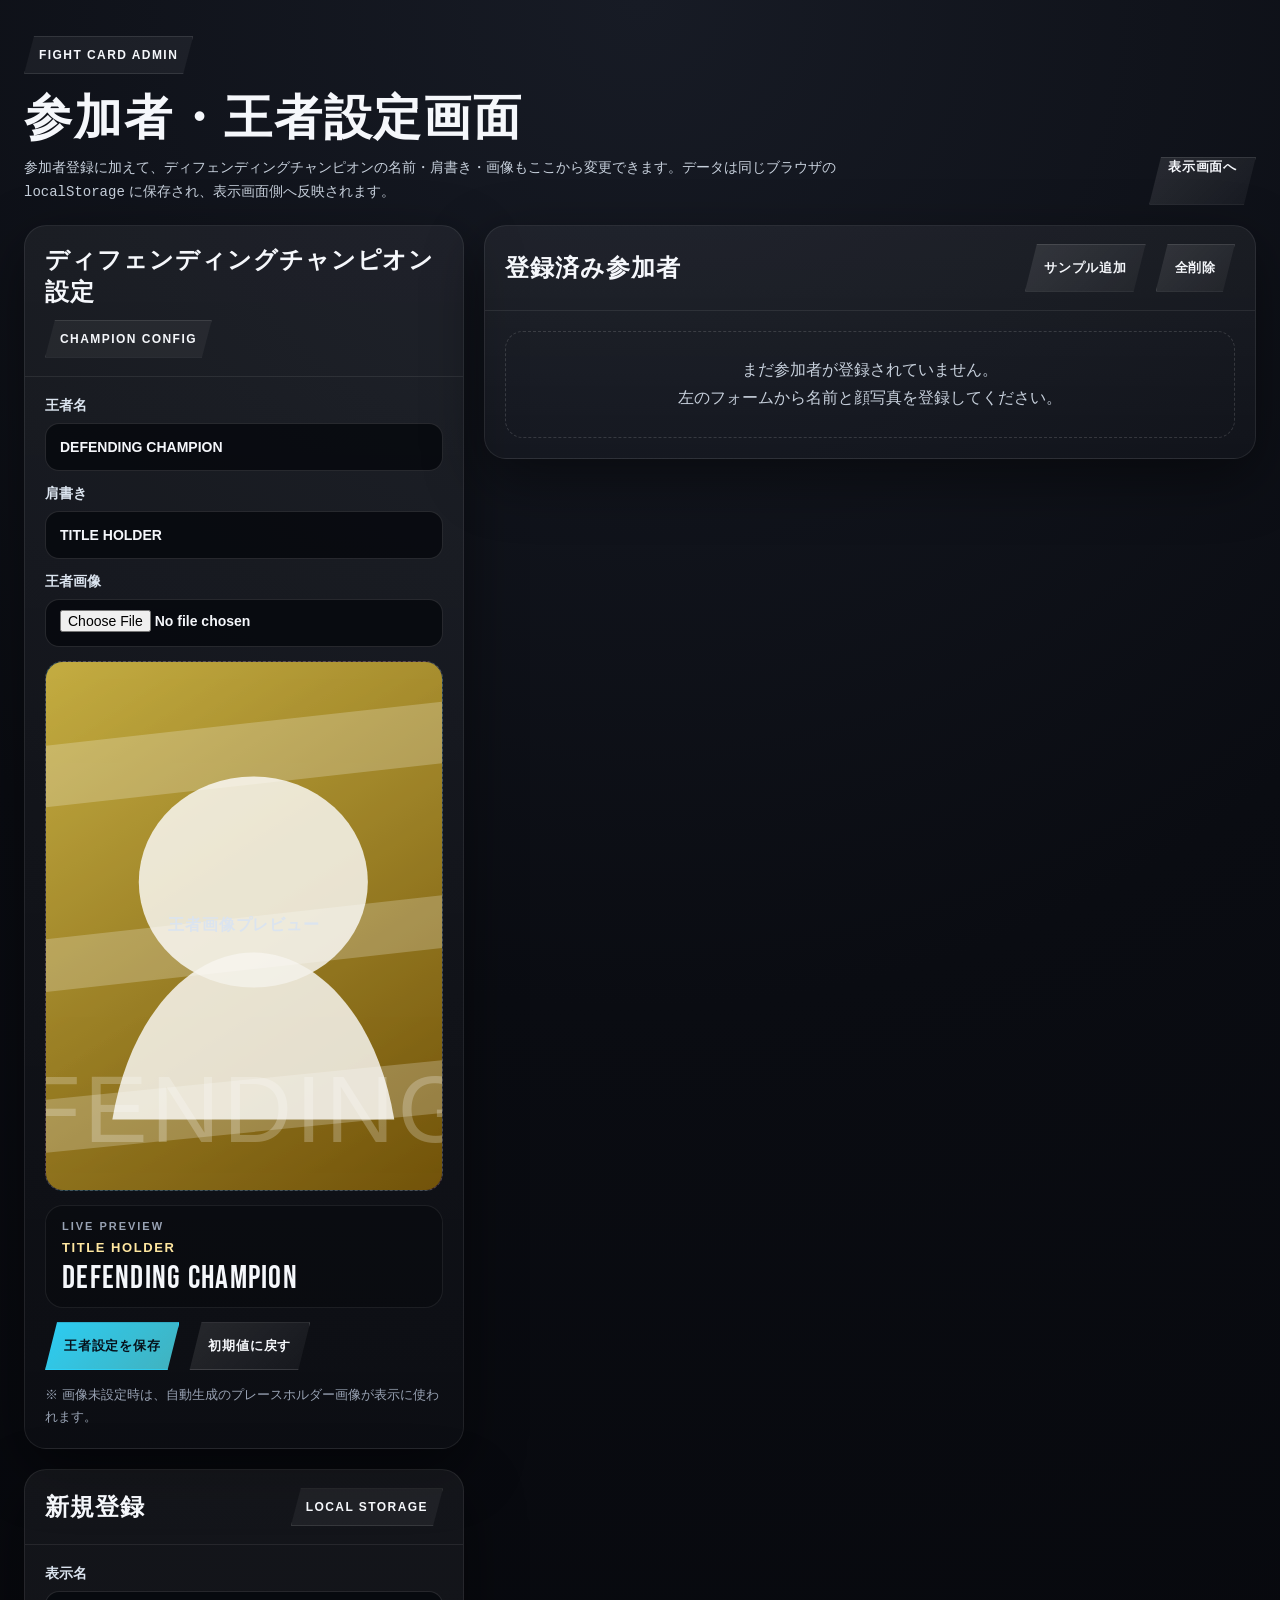
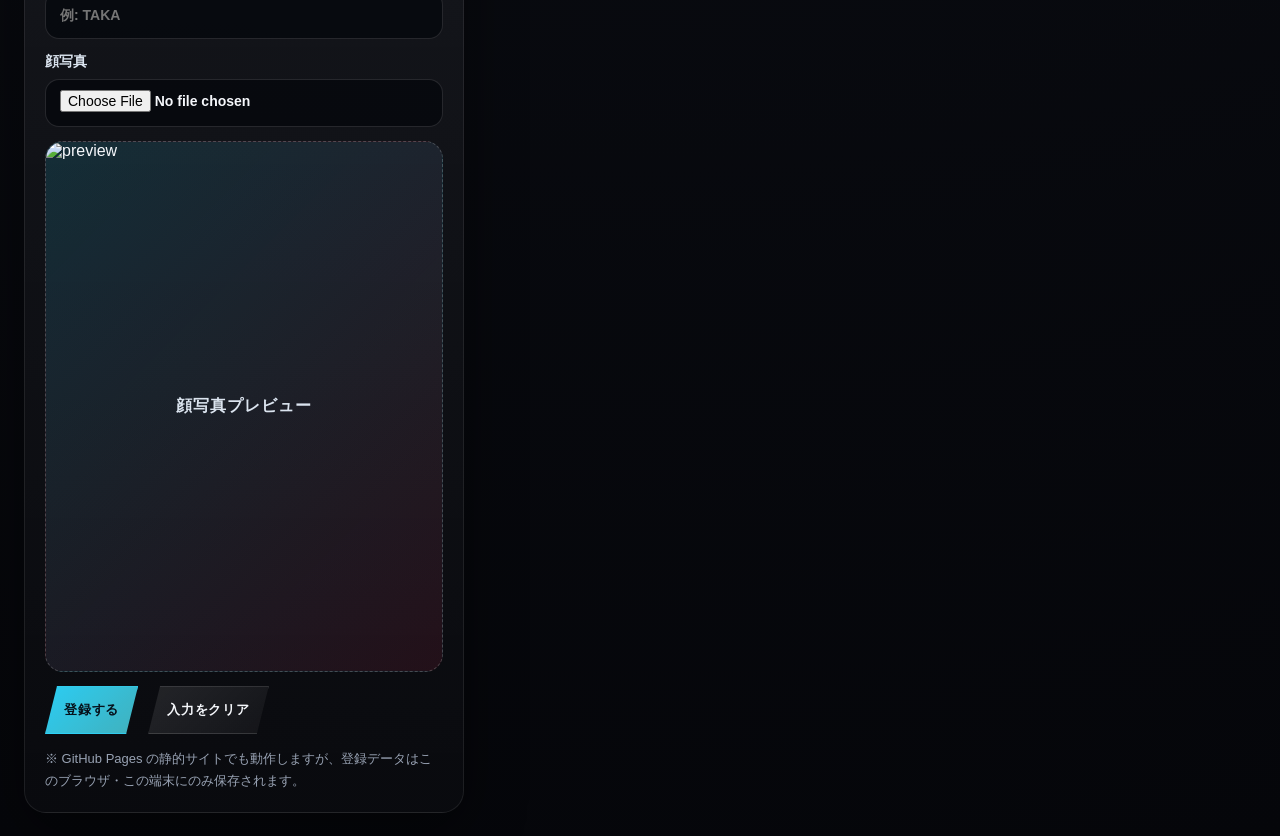
==== commit 5e1059d5: "Add files via upload" ====
--- a/admin.html
+++ b/admin.html
@@ -20,14 +20,14 @@
     .form-label{display:grid;gap:8px;font-weight:700;color:#dbe4ef;font-size:14px}
     .text-input,.file-input{width:100%;min-height:48px;padding:0 14px;border-radius:14px;border:1px solid rgba(255,255,255,.12);background:rgba(6,8,13,.8);color:var(--text);font:inherit}
     .file-input{padding:10px 14px}
-    .preview-box{position:relative;aspect-ratio:4/3;border:1px dashed rgba(255,255,255,.2);border-radius:18px;overflow:hidden;background:linear-gradient(135deg,rgba(45,215,255,.14),rgba(255,61,104,.1))}
+    .preview-box{position:relative;aspect-ratio:3/4;border:1px dashed rgba(255,255,255,.2);border-radius:18px;overflow:hidden;background:linear-gradient(135deg,rgba(45,215,255,.14),rgba(255,61,104,.1))}
     .preview-box img{width:100%;height:100%;object-fit:cover;display:block}
     .preview-box__empty{position:absolute;inset:0;display:grid;place-items:center;text-align:center;color:#dbe4ef;padding:16px;font-weight:700;letter-spacing:.06em}
     .toolbar{display:flex;gap:10px;flex-wrap:wrap}
     .admin-note{margin:0;color:#98a2b3;font-size:13px;line-height:1.7}
     .player-list{display:grid;gap:12px}
-    .player-item{display:grid;grid-template-columns:92px 1fr auto;gap:14px;align-items:center;padding:12px;border:1px solid rgba(255,255,255,.08);border-radius:18px;background:rgba(6,8,13,.58)}
-    .player-item__thumb{width:92px;height:72px;border-radius:14px;overflow:hidden;border:1px solid rgba(255,255,255,.1);background:#10141d}
+    .player-item{display:grid;grid-template-columns:84px 1fr auto;gap:14px;align-items:center;padding:12px;border:1px solid rgba(255,255,255,.08);border-radius:18px;background:rgba(6,8,13,.58)}
+    .player-item__thumb{width:84px;height:112px;border-radius:14px;overflow:hidden;border:1px solid rgba(255,255,255,.1);background:#10141d}
     .player-item__thumb img{width:100%;height:100%;object-fit:cover;display:block}
     .player-item__meta{display:grid;gap:6px;min-width:0}
     .player-item__name{font-family:var(--font-title);font-size:28px;line-height:.95;letter-spacing:.03em;overflow:hidden;text-overflow:ellipsis;white-space:nowrap}
@@ -39,7 +39,7 @@
     .champion-preview-meta__label{color:#98a2b3;font-size:11px;font-weight:800;letter-spacing:.18em;text-transform:uppercase}
     .champion-preview-meta__title{color:#ffe7a0;font-size:13px;font-weight:800;letter-spacing:.12em;text-transform:uppercase;line-height:1.5}
     .champion-preview-meta__name{font-family:var(--font-title);font-size:32px;line-height:.92;letter-spacing:.04em}
-    @media (max-width:960px){.admin-grid{grid-template-columns:1fr}.player-item{grid-template-columns:80px 1fr}.player-item__actions{grid-column:1/-1;display:flex;justify-content:flex-end}}
+    @media (max-width:960px){.admin-grid{grid-template-columns:1fr}.player-item{grid-template-columns:72px 1fr}.player-item__actions{grid-column:1/-1;display:flex;justify-content:flex-end}}
   </style>
 </head>
 <body>
--- a/style.css
+++ b/style.css
@@ -1,3 +1,5 @@
+@import url("https://fonts.googleapis.com/css2?family=Bebas+Neue&family=Barlow+Condensed:wght@500;700;800&display=swap");
+
 :root {
   --bg: #07080d;
   --panel: #11131a;
@@ -15,7 +17,8 @@
   --glow-left: 0 0 18px rgba(45, 215, 255, 0.85), 0 0 42px rgba(45, 215, 255, 0.35);
   --glow-right: 0 0 18px rgba(255, 61, 104, 0.85), 0 0 42px rgba(255, 61, 104, 0.35);
   --glow-vs: 0 0 20px rgba(255, 228, 91, 0.95), 0 0 60px rgba(255, 61, 104, 0.32);
-  --font-title: Impact, Haettenschweiler, "Arial Black", sans-serif;
+  --font-title: "Bebas Neue", Impact, Haettenschweiler, "Arial Black", sans-serif;
+  --font-name: "Barlow Condensed", "Bebas Neue", sans-serif;
   --font-body: "Segoe UI", "Hiragino Sans", "Yu Gothic", "Meiryo", sans-serif;
 }
 
@@ -61,7 +64,7 @@
 .battle-screen {
   position: relative;
   overflow: hidden;
-  min-height: 660px;
+  min-height: 860px;
   border: 1px solid rgba(255, 255, 255, 0.08);
   border-radius: 26px;
   background:
@@ -308,26 +311,28 @@
   position: relative;
   z-index: 3;
   display: grid;
-  grid-template-columns: minmax(280px, 1fr) auto minmax(280px, 1fr);
+  grid-template-columns: minmax(260px, 360px) auto minmax(260px, 360px);
   align-items: center;
-  gap: 22px;
-  padding: 28px 24px 12px;
-  min-height: 390px;
+  justify-content: center;
+  gap: 28px;
+  padding: 18px 24px 12px;
+  min-height: 590px;
 }
 
 .fighter-panel {
   display: flex;
   flex-direction: column;
-  gap: 16px;
-}
-
-.fighter-panel--left { align-items: flex-start; }
-.fighter-panel--right { align-items: flex-end; }
+  gap: 14px;
+}
+
+.fighter-panel--left,
+.fighter-panel--right { align-items: center; }
 
 .fighter-frame {
   position: relative;
-  width: min(100%, 460px);
-  height: 290px;
+  width: min(100%, 350px);
+  aspect-ratio: 3 / 4;
+  height: auto;
   padding: 10px;
   background: linear-gradient(135deg, rgba(255,255,255,0.12), rgba(255,255,255,0.02));
   clip-path: polygon(18px 0, 100% 0, calc(100% - 18px) 100%, 0 100%);
@@ -367,9 +372,10 @@
   position: absolute;
   inset: 0;
   background:
-    linear-gradient(135deg, transparent 0 30%, rgba(255,255,255,0.08) 30% 32%, transparent 32% 100%),
-    linear-gradient(180deg, rgba(255,255,255,0.05), transparent 30%);
-  opacity: 0.75;
+    linear-gradient(180deg, rgba(255,255,255,0.04), transparent 20%),
+    linear-gradient(0deg, rgba(3,4,8,0.22), transparent 18%),
+    linear-gradient(135deg, transparent 0 34%, rgba(255,255,255,0.05) 34% 36%, transparent 36% 100%);
+  opacity: 0.56;
   pointer-events: none;
 }
 
@@ -379,6 +385,7 @@
   width: 100%;
   height: 100%;
   object-fit: cover;
+  object-position: center top;
 }
 
 .fighter-art__badge,
@@ -401,51 +408,51 @@
 }
 
 .fighter-art__title {
-  left: 18px;
-  bottom: 14px;
-  font-size: clamp(34px, 4vw, 54px);
+  display: none;
+}
+
+.nameplate {
+  position: relative;
+  width: min(100%, 350px);
+  display: grid;
+  justify-items: center;
+  gap: 8px;
+  min-height: 88px;
+  padding: 14px 18px 16px;
+  background:
+    linear-gradient(180deg, rgba(255,255,255,0.14), rgba(255,255,255,0.04)),
+    linear-gradient(135deg, rgba(255,255,255,0.08), rgba(255,255,255,0.02));
+  border: 1px solid rgba(255,255,255,0.14);
+  clip-path: polygon(18px 0, 100% 0, calc(100% - 18px) 100%, 0 100%);
+  backdrop-filter: blur(12px);
+  transition: transform 0.28s ease, opacity 0.28s ease;
+  text-align: center;
+}
+
+.nameplate--left { box-shadow: 0 0 20px rgba(45,215,255,.18), 0 10px 30px rgba(0,0,0,.28); }
+.nameplate--right { box-shadow: 0 0 20px rgba(255,61,104,.18), 0 10px 30px rgba(0,0,0,.28); }
+
+.nameplate__label {
+  font-size: 10px;
+  color: var(--muted);
+  letter-spacing: 0.26em;
+  text-transform: uppercase;
+}
+
+.nameplate__name {
+  font-family: var(--font-name);
+  font-size: clamp(34px, 4.6vw, 56px);
+  font-weight: 800;
+  letter-spacing: 0.08em;
   line-height: 0.9;
-  letter-spacing: 0.03em;
-  opacity: 0.95;
-  text-shadow: 0 0 18px rgba(0,0,0,0.35);
-}
-
-.nameplate {
-  position: relative;
-  display: inline-flex;
-  align-items: center;
-  gap: 14px;
-  min-height: 60px;
-  padding: 0 20px;
-  background: linear-gradient(135deg, rgba(255,255,255,0.14), rgba(255,255,255,0.04));
-  border: 1px solid rgba(255,255,255,0.12);
-  clip-path: polygon(16px 0, 100% 0, calc(100% - 16px) 100%, 0 100%);
-  backdrop-filter: blur(10px);
-  transition: transform 0.28s ease, opacity 0.28s ease;
-}
-
-.nameplate--left { box-shadow: var(--glow-left); }
-.nameplate--right { box-shadow: var(--glow-right); }
-
-.nameplate__label {
-  font-size: 11px;
-  color: var(--muted);
-  letter-spacing: 0.18em;
-  text-transform: uppercase;
-}
-
-.nameplate__name {
-  font-family: var(--font-title);
-  font-size: clamp(22px, 3vw, 34px);
-  letter-spacing: 0.06em;
-  line-height: 1;
+  text-transform: uppercase;
 }
 
 .vs-core {
   position: relative;
   display: grid;
   place-items: center;
-  width: min(28vw, 260px);
+  width: min(18vw, 210px);
   aspect-ratio: 1 / 1;
   margin-inline: auto;
   transition: transform 0.28s ease;
@@ -679,6 +686,7 @@
   width: 100%;
   height: 100%;
   object-fit: cover;
+  object-position: center top;
   display: block;
   border-radius: 999px;
   border: 4px solid rgba(8,9,14,.55);
@@ -889,6 +897,7 @@
   width: 100%;
   height: 100%;
   object-fit: cover;
+  object-position: center top;
   display: block;
   background: #121620;
   clip-path: polygon(14px 0, 100% 0, calc(100% - 14px) 100%, 0 100%);
@@ -1266,8 +1275,8 @@
 
 @media (max-width: 1080px) {
   .battle-stage { grid-template-columns: 1fr; gap: 20px; padding-top: 20px; }
-  .fighter-panel--left, .fighter-panel--right { align-items: stretch; }
-  .fighter-frame { width: 100%; max-width: none; }
+  .fighter-panel--left, .fighter-panel--right { align-items: center; }
+  .fighter-frame, .nameplate { width: min(100%, 360px); max-width: none; }
   .vs-core { width: min(58vw, 220px); order: -1; }
 }
 
@@ -1279,12 +1288,13 @@
 
 @media (max-width: 720px) {
   body { padding: 16px; }
-  .battle-screen { min-height: 760px; }
+  .battle-screen { min-height: 980px; }
   .battle-hud { flex-direction: column; align-items: flex-start; padding: 24px 18px 0; }
   .battle-stage { padding: 18px 18px 8px; }
   .battle-footer { padding: 8px 18px 18px; }
-  .fighter-frame { height: 240px; }
-  .nameplate, .battle-status { width: 100%; justify-content: space-between; }
+  .fighter-frame { width: min(100%, 320px); aspect-ratio: 3 / 4; height: auto; }
+  .nameplate { width: min(100%, 320px); }
+  .battle-status { width: 100%; justify-content: space-between; }
   .battle-status-row, .battle-action-row { align-items: stretch; }
   .match-banner { top: 14px; width: calc(100vw - 20px); }
   .champion-card { padding: 26px 18px 22px; }
